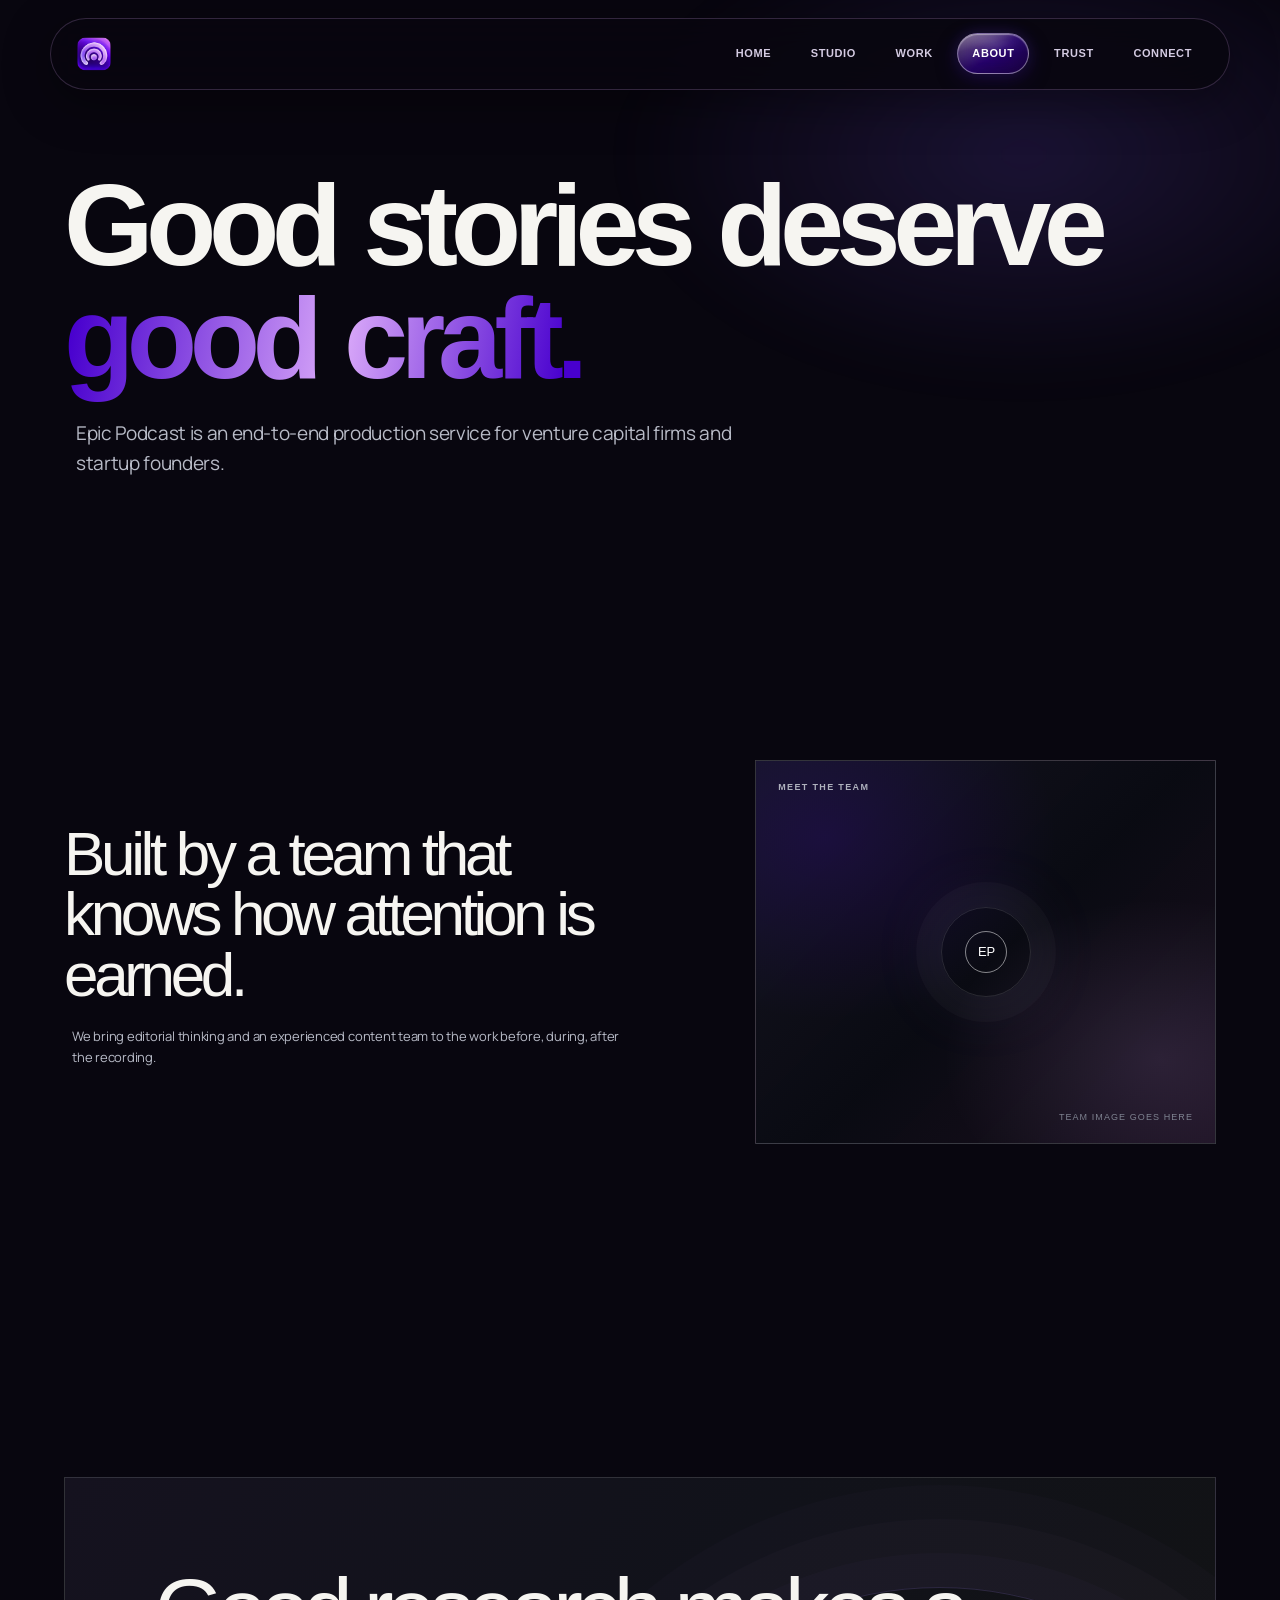
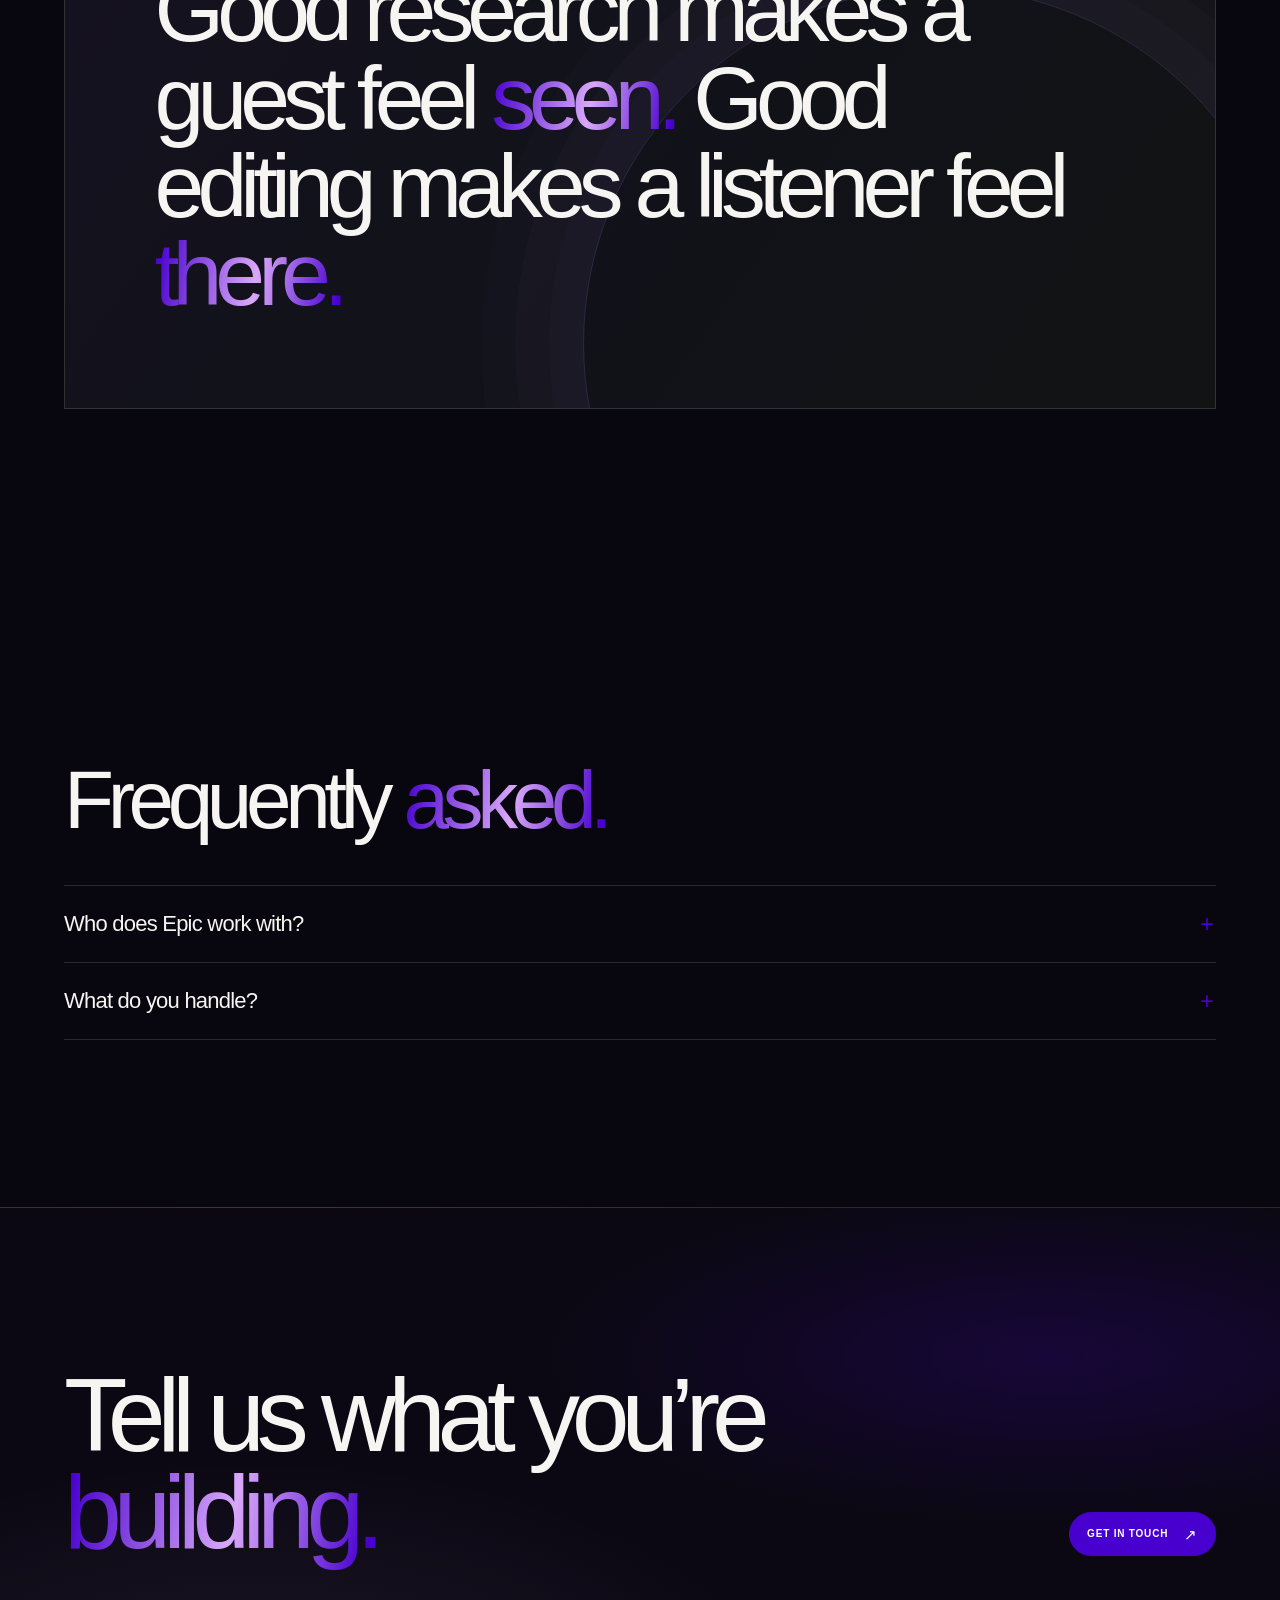
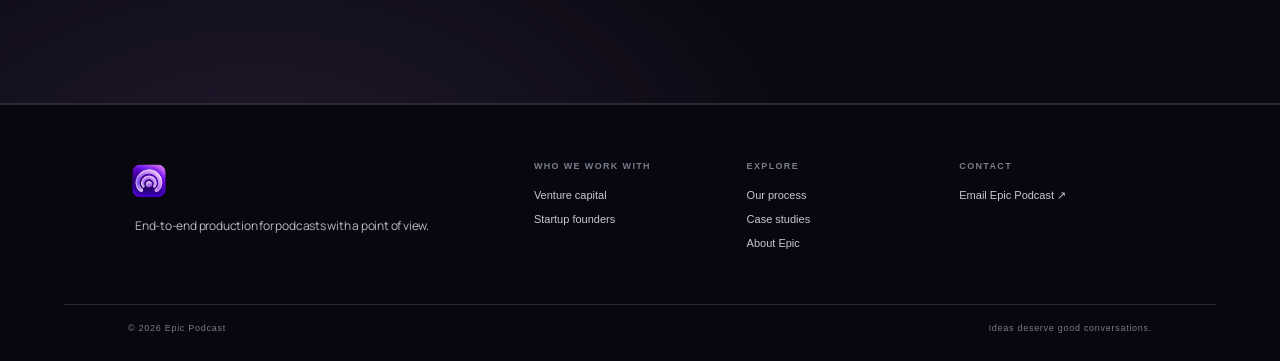
==== about/index.html @ 93e604b2 "Upload complete Epic Podcast website" ====
<!doctype html><html lang="en"><head><meta charset="utf-8"><meta name="viewport" content="width=device-width, initial-scale=1"><meta name="theme-color" content="#08090e"><meta name="description" content="Epic Podcast is an end-to-end production service for venture capital firms and startup founders."><link rel="canonical" href="https://epicpodcast.show/about/"><title>About Epic Podcast</title><link rel="preconnect" href="https://fonts.googleapis.com"><link rel="preconnect" href="https://fonts.gstatic.com" crossorigin><link href="https://fonts.googleapis.com/css2?family=Manrope:wght@400;500&display=swap" rel="stylesheet"><link rel="stylesheet" href="/assets/site.css?v=epic-nav-20261003-speed6"></head><body>
<header class="site-header"><a class="brand" href="/" aria-label="Epic Podcast home"><img class="brand-logo" src="/assets/epic-podcast-logo.png" alt="Epic Podcast"></a><button class="menu-toggle" type="button" aria-expanded="false" aria-controls="site-nav" aria-label="Open menu"><span></span><span></span></button><nav class="site-nav" id="site-nav" aria-label="Main navigation"><a href="/">Home</a><a href="/process/">Studio</a><a href="/case-studies/">Work</a><a href="/about/" aria-current="page">About</a><a href="/#work">Trust</a><a href="/connect/">Connect</a></nav></header>
<main><section class="wrap page-hero"><h1 class="about-page-title">Good stories deserve <span class="gradient-text">good craft.</span></h1><p class="lede">Epic Podcast is an end-to-end production service for venture capital firms and startup founders.</p></section>
<section class="wrap section two-col"><div class="rich-copy reveal"><h2>Built by a team that knows how attention is earned.</h2><p>We bring editorial thinking and an experienced content team to the work before, during, after the recording.</p></div><div class="media-slot reveal" role="img" aria-label="Epic Podcast team photo placeholder"><span class="slot-label">Meet the team</span><span class="slot-play" aria-hidden="true">EP</span><span class="slot-corner">Team image goes here</span></div></section>
<section class="wrap section"><div class="statement-panel reveal"><h2 class="big-statement">Good research makes a guest feel <span class="gradient-text">seen.</span> Good editing makes a listener feel <span class="gradient-text">there.</span></h2></div></section>
<section class="wrap section"><div class="section-head reveal"><div><h2>Frequently <span class="gradient-text">asked.</span></h2></div></div><div class="faq-list"><details class="reveal"><summary>Who does Epic work with?</summary><p>Venture capital firms and startup founders who have a podcast or are ready to build one.</p></details><details class="reveal"><summary>What do you handle?</summary><p>Guest sourcing, guest and episode research, scripting and pre-production, editing and post-production.</p></details></div></section>
<section class="cta-block"><div class="wrap cta-inner reveal"><div><h2>Tell us what you’re <span class="gradient-text">building.</span></h2></div><a class="button button-solid" href="/connect/">Get in touch <span>↗</span></a></div></section></main>
<footer class="site-footer"><div class="footer-top"><div><a class="brand" href="/"><img class="brand-logo" src="/assets/epic-podcast-logo.png" alt="Epic Podcast"></a><p class="footer-promise">End-to-end production for podcasts with a point of view.</p></div><div class="footer-columns"><div class="footer-column"><h3>Who we work with</h3><a href="/venture-capital/">Venture capital</a><a href="/founders/">Startup founders</a></div><div class="footer-column"><h3>Explore</h3><a href="/process/">Our process</a><a href="/case-studies/">Case studies</a><a href="/about/">About Epic</a></div><div class="footer-column"><h3>Contact</h3><a href="mailto:introcate.business@gmail.com">Email Epic Podcast ↗</a></div></div></div><div class="footer-bottom"><span>© <span data-year>2026</span> Epic Podcast</span><span>Ideas deserve good conversations.</span></div></footer><script src="/assets/site.js?v=epic-nav-20261003-speed6" defer></script></body></html>
---- assets/site.css ----
:root {
  color-scheme: dark;
  --bg: #08060f;
  --bg-soft: #100b1d;
  --panel: #151022;
  --panel-hi: #201632;
  --ink: #f6f5f1;
  --sub: #b8bbc7;
  --muted: #777c8b;
  --line: rgba(238,240,255,.14);
  --violet: #4800ce;
  --blue: #d9a8f9;
  --coral: #2b036c;
  --accent: #4800ce;
  --max: 1340px;
  --gutter: clamp(22px, 5vw, 76px);
  --section: clamp(100px, 13vw, 180px);
  font-family: Inter, "Helvetica Neue", Arial, sans-serif;
  font-synthesis: none;
  text-rendering: optimizeLegibility;
}
*,*::before,*::after{box-sizing:border-box}
html{scroll-behavior:smooth;scroll-padding-top:100px}
body{margin:0;background:var(--bg);color:var(--ink);font-size:15px;line-height:1.55;-webkit-font-smoothing:antialiased}
a{color:inherit;text-decoration:none}
button{font:inherit;color:inherit}
::selection{color:var(--ink);background:var(--violet)}
.site-header{position:fixed;top:18px;left:50%;z-index:30;width:min(calc(100% - 48px),1180px);min-height:72px;padding:8px 22px;display:flex;align-items:center;justify-content:space-between;transform:translateX(-50%);border:1px solid rgba(217,168,249,.2);border-radius:999px;background:rgba(8,6,15,.88);backdrop-filter:blur(20px);box-shadow:0 12px 48px rgba(0,0,0,.38);will-change:transform,opacity;transition:transform .38s cubic-bezier(.22,.8,.2,1),opacity .24s ease}
.site-header.is-scroll-hidden:not(.nav-open){transform:translate(-50%,-145%);opacity:0;pointer-events:none}
.brand{display:flex;align-items:center;gap:11px;font-size:14px;font-weight:660;letter-spacing:-.03em}
.brand-logo{width:42px;height:42px;display:block;object-fit:contain}
.site-nav{position:relative;display:flex;align-items:center;gap:clamp(3px,.75vw,12px);font-size:11px;font-weight:570;letter-spacing:.055em;text-transform:uppercase}
.site-nav>a{position:relative;z-index:1;padding:12px 15px;border-radius:999px;color:#d4cbe2;cursor:grab;touch-action:none;transition:color .2s}
.site-nav>a:focus-visible{outline:2px solid rgba(217,168,249,.8);outline-offset:3px}
.site-nav>a[aria-current="page"]{background:linear-gradient(145deg,rgba(217,168,249,.34),rgba(72,0,206,.4) 55%,rgba(43,3,108,.46));box-shadow:inset 0 1px 1px rgba(255,255,255,.32),0 5px 16px rgba(50,0,120,.36)}
.has-js .site-nav>a[aria-current="page"]{background:transparent;box-shadow:none}
.site-nav>a:hover,.site-nav>a[aria-current="page"],.site-nav>a.is-glass-target{color:#fff}
.nav-glass{position:absolute;z-index:0;display:block;overflow:hidden;border:1px solid rgba(255,255,255,.42);border-radius:999px;background:linear-gradient(145deg,rgba(217,168,249,.42),rgba(72,0,206,.48) 52%,rgba(43,3,108,.54));backdrop-filter:blur(24px) saturate(185%);-webkit-backdrop-filter:blur(24px) saturate(185%);box-shadow:inset 0 1px 1px rgba(255,255,255,.4),inset 0 -5px 12px rgba(25,0,60,.32),0 7px 22px rgba(24,0,70,.46),0 0 16px rgba(130,80,255,.2);pointer-events:none;will-change:left,top,width,height,transform;transition:left .44s cubic-bezier(.2,1.4,.3,1),top .44s cubic-bezier(.2,1.4,.3,1),width .44s cubic-bezier(.2,1.4,.3,1),height .44s cubic-bezier(.2,1.4,.3,1),filter .22s,transform .22s}
@keyframes liquid-wobble{0%{transform:scale(.92,.9)}28%{transform:scale(1.09,.93)}48%{transform:scale(.97,1.06)}68%{transform:scale(1.025,.985)}84%{transform:scale(.992,1.008)}100%{transform:scale(1,1)}}
.nav-glass.is-springing{animation:liquid-wobble .38s cubic-bezier(.2,.8,.3,1)}
.nav-glass::before{position:absolute;inset:0;content:"";border-radius:inherit;background:linear-gradient(165deg,rgba(255,255,255,.38),rgba(255,255,255,.06) 32%,transparent 62%);opacity:.82}
.nav-glass::after{position:absolute;top:1px;left:13%;width:74%;height:42%;content:"";border-radius:999px;background:radial-gradient(ellipse,rgba(255,255,255,.23),transparent 70%);filter:blur(5px)}
.site-nav.is-dragging>a{cursor:grabbing}
.site-nav.is-dragging .nav-glass{filter:brightness(1.13) saturate(1.2);transform:scaleX(1.045) scaleY(.94)}
.nav-cta,.button{display:inline-flex;align-items:center;justify-content:center;gap:16px;min-height:44px;padding:0 17px;border:1px solid rgba(72,0,206,.8);border-radius:99px;color:var(--blue);font-size:10px;font-weight:680;letter-spacing:.08em;text-transform:uppercase;transition:color .2s,background .2s,border-color .2s,transform .2s}
.nav-cta:hover,.button:hover{color:var(--bg);background:var(--accent);border-color:var(--accent);transform:translateY(-2px)}
.nav-cta span,.button span{font-size:15px;line-height:1}
.menu-toggle{display:none}
.wrap{width:min(100%,var(--max));margin-inline:auto;padding-inline:var(--gutter)}
.kicker{display:flex;align-items:center;gap:9px;color:var(--sub);font-size:10px;font-weight:650;letter-spacing:.17em;text-transform:uppercase}
.kicker::before{width:7px;height:7px;content:"";border-radius:50%;background:var(--accent);box-shadow:0 0 18px rgba(72,0,206,.8)}
.hero{position:relative;overflow:hidden;padding-top:clamp(90px,12vw,168px);padding-bottom:clamp(54px,7vw,100px)}
.hero::before{position:absolute;z-index:-1;top:-230px;left:28%;width:min(80vw,1050px);height:650px;content:"";background:radial-gradient(ellipse at 23% 50%,rgba(72,0,206,.24),transparent 42%),radial-gradient(ellipse at 70% 25%,rgba(217,168,249,.12),transparent 38%),radial-gradient(ellipse at 55% 75%,rgba(43,3,108,.18),transparent 40%);filter:blur(28px);animation:aurora 15s ease-in-out infinite alternate}
@keyframes aurora{from{transform:translate3d(-3%,0,0) rotate(-2deg) scale(.98)}to{transform:translate3d(4%,4%,0) rotate(2deg) scale(1.06)}}
.hero-inner{position:relative;max-width:1050px}
.hero h1{max-width:1060px;margin:29px 0 24px;font-size:clamp(60px,10vw,138px);font-weight:570;letter-spacing:-.065em;line-height:.98;word-spacing:.035em}
.hero h1 .gradient-text,.gradient-text{color:transparent;background:linear-gradient(100deg,var(--violet) 3%,var(--blue) 54%,#4800ce 96%);background-clip:text;-webkit-background-clip:text}
.hero-lede{max-width:620px;margin:0;color:#c1c3cd;font-size:clamp(16px,2vw,21px);line-height:1.55}
.hero-actions{display:flex;align-items:center;gap:23px;margin-top:32px;flex-wrap:wrap}
.button-solid{color:#fff;background:var(--violet);border-color:var(--violet)}
.button-solid:hover{background:#d9a8f9;border-color:#d9a8f9}
.under-link{display:inline-flex;align-items:center;gap:10px;color:#e4e4e9;font-size:11px;font-weight:600;letter-spacing:.06em;text-transform:uppercase}
.under-link:hover{color:var(--accent)}
.hero-aside{position:absolute;right:var(--gutter);bottom:clamp(85px,11vw,150px);max-width:175px;color:var(--muted);font-size:10px;letter-spacing:.1em;line-height:1.6;text-align:right;text-transform:uppercase}
.media-slot{position:relative;overflow:hidden;display:grid;place-items:center;isolation:isolate;border:1px solid rgba(255,255,255,.17);background:linear-gradient(135deg,rgba(22,24,37,.86),rgba(10,11,18,.96) 52%,rgba(28,17,34,.85));}
.media-slot::before{position:absolute;inset:0;z-index:-1;content:"";background:radial-gradient(ellipse at 15% 20%,rgba(72,0,206,.18),transparent 42%),radial-gradient(ellipse at 88% 78%,rgba(217,168,249,.12),transparent 38%)}
.media-slot::after{position:absolute;top:50%;left:50%;width:90px;height:90px;content:"";border:1px solid rgba(255,255,255,.12);border-radius:50%;transform:translate(-50%,-50%);box-shadow:0 0 0 25px rgba(255,255,255,.025),0 0 80px rgba(173,139,255,.12)}
.media-slot .slot-label{position:absolute;top:20px;left:22px;color:#aeb1bd;font-size:9px;font-weight:600;letter-spacing:.15em;text-transform:uppercase}
.media-slot .slot-corner{position:absolute;right:22px;bottom:18px;color:#7f8391;font-size:9px;letter-spacing:.12em;text-transform:uppercase}
.media-slot .slot-play{z-index:1;width:42px;height:42px;display:grid;place-items:center;padding-left:2px;border:1px solid rgba(255,255,255,.5);border-radius:50%;color:white;font-size:13px}
.hero-reel{width:100%;aspect-ratio:2.14;margin-top:clamp(55px,8vw,110px);border-radius:3px}
.hero-reel .slot-orbit{position:absolute;inset:12% 22%;border:1px solid rgba(217,168,249,.18);border-radius:50%;transform:rotate(-15deg);animation:orbit 19s linear infinite}
.hero-reel .slot-orbit::after{position:absolute;top:13%;right:13%;width:9px;height:9px;content:"";border-radius:50%;background:var(--accent);box-shadow:0 0 24px var(--accent)}
@keyframes orbit{to{transform:rotate(345deg)}}
.stats-track{overflow:hidden;padding:22px 0;border-top:1px solid var(--line);border-bottom:1px solid var(--line);background:#0b0d13}
.marquee{width:max-content;display:flex;align-items:center;gap:50px;animation:marquee 38s linear infinite}
.marquee-item{display:flex;align-items:baseline;gap:10px;white-space:nowrap}
.marquee-item strong{color:var(--ink);font-size:17px;font-weight:680;letter-spacing:-.04em}
.marquee-item span{color:var(--muted);font-size:10px;letter-spacing:.1em;text-transform:uppercase}
.marquee-dot{width:5px;height:5px;border-radius:50%;background:var(--violet)}
@keyframes marquee{to{transform:translateX(-50%)}}
.section{padding-block:var(--section)}
.section-head{display:flex;align-items:end;justify-content:space-between;gap:35px;margin-bottom:45px}
.section-head h2,.big-statement{max-width:800px;margin:18px 0 0;font-size:clamp(39px,6.4vw,82px);font-weight:540;letter-spacing:-.078em;line-height:.98}
.section-copy{max-width:370px;margin:0;color:var(--sub);font-size:13px}
.audience-grid{display:grid;grid-template-columns:1fr 1fr;gap:15px}
.audience-card{position:relative;min-height:320px;padding:clamp(27px,4vw,51px);display:flex;flex-direction:column;justify-content:space-between;overflow:hidden;border:1px solid var(--line);background:linear-gradient(135deg,#131620,#0d0e15 72%);transition:border-color .25s,transform .25s}
.audience-card:nth-child(2){background:linear-gradient(135deg,#18131d,#0d0e15 72%)}
.audience-card:hover{border-color:rgba(217,168,249,.55);transform:translateY(-4px)}
.audience-card::after{position:absolute;right:-65px;bottom:-140px;width:330px;height:330px;content:"";border:1px solid rgba(173,139,255,.21);border-radius:50%;box-shadow:0 0 0 30px rgba(173,139,255,.025),0 0 0 60px rgba(173,139,255,.02)}
.audience-card:nth-child(2)::after{border-color:rgba(72,0,206,.3)}
.card-index{color:var(--accent);font-size:10px;letter-spacing:.16em}
.audience-card h3{position:relative;z-index:1;max-width:480px;margin:42px 0 12px;font-size:clamp(28px,4.1vw,50px);font-weight:540;letter-spacing:-.06em;line-height:1.02}
.audience-card p{position:relative;z-index:1;max-width:390px;margin:0;color:var(--sub);font-size:13px}
.card-cta{position:relative;z-index:1;margin-top:30px;color:var(--accent);font-size:10px;font-weight:670;letter-spacing:.13em;text-transform:uppercase}
.offer-grid{display:grid;grid-template-columns:repeat(4,1fr);gap:1px;border:1px solid var(--line);background:var(--line)}
.offer-card{min-height:270px;padding:25px 23px;background:var(--bg)}
.offer-number{color:var(--violet);font-size:10px;letter-spacing:.12em}
.offer-card h3{margin:48px 0 10px;font-size:20px;font-weight:540;letter-spacing:-.045em}
.offer-card p{margin:0;color:var(--sub);font-size:12px}
.project-grid{display:grid;grid-template-columns:repeat(3,1fr);gap:18px}
.project-card{min-width:0}
.project-card .media-slot{aspect-ratio:1.22;margin-bottom:18px}
.project-card:nth-child(2) .media-slot{aspect-ratio:1.22}
.project-card:nth-child(3) .media-slot{aspect-ratio:1.22}
.project-card .slot-label{top:15px;left:16px}
.project-tag{color:var(--muted);font-size:9px;font-weight:600;letter-spacing:.14em;text-transform:uppercase}
.project-card h3{margin:7px 0 4px;font-size:23px;font-weight:550;letter-spacing:-.05em}
.project-result{color:var(--accent);font-size:12px}
.project-card p{max-width:340px;margin:9px 0 0;color:var(--sub);font-size:11px}
.project-link{display:inline-block;margin-top:17px;color:#d7d8de;font-size:9px;font-weight:660;letter-spacing:.12em;text-transform:uppercase}
.project-link:hover{color:var(--accent)}
.filters{display:flex;gap:9px;flex-wrap:wrap;margin:-14px 0 30px}
.filter-chip{min-height:36px;padding:0 13px;border:1px solid var(--line);border-radius:99px;background:transparent;color:var(--sub);cursor:pointer;font-size:9px;letter-spacing:.1em;text-transform:uppercase;transition:color .2s,border-color .2s,background .2s}
.filter-chip span{margin-left:7px;color:var(--muted)}
.filter-chip:hover,.filter-chip.is-active{border-color:var(--accent);color:var(--accent)}
.filter-chip.is-active{background:rgba(72,0,206,.15)}
.project-card[hidden]{display:none}
.case-media .media-slot{aspect-ratio:1.9;margin-bottom:0}
.statement-panel{position:relative;overflow:hidden;padding:clamp(36px,7vw,90px);border:1px solid var(--line);background:linear-gradient(125deg,#15121f 0%,#11121a 47%,#121313 100%)}
.statement-panel::after{position:absolute;right:-7%;bottom:-55%;width:62%;aspect-ratio:1;content:"";border:1px solid rgba(173,139,255,.18);border-radius:50%;box-shadow:0 0 0 34px rgba(173,139,255,.025),0 0 0 68px rgba(173,139,255,.02),0 0 0 102px rgba(173,139,255,.015)}
.statement-panel .big-statement{position:relative;z-index:1;max-width:910px;margin:0;font-size:clamp(40px,7vw,90px)}
.process-list{border-top:1px solid var(--line)}
.process-row{display:grid;grid-template-columns:70px minmax(240px,.8fr) minmax(260px,1fr) 20px;gap:25px;align-items:start;padding:28px 0;border-bottom:1px solid var(--line)}
.process-row .number{color:var(--accent);font-size:11px}
.process-row h3{margin:0 0 7px;font-size:clamp(20px,2.5vw,28px);font-weight:540;letter-spacing:-.05em}
.process-row .label{color:var(--muted);font-size:10px;letter-spacing:.11em;text-transform:uppercase}
.process-row p{max-width:440px;margin:0;color:var(--sub);font-size:12px}
.process-row .arrow{color:var(--violet)}
.faq-list{border-top:1px solid var(--line)}
.faq-list details{border-bottom:1px solid var(--line)}
.faq-list summary{position:relative;padding:21px 36px 21px 0;cursor:pointer;list-style:none;font-size:clamp(17px,2.2vw,22px);font-weight:520;letter-spacing:-.035em}
.faq-list summary::-webkit-details-marker{display:none}
.faq-list summary::after{position:absolute;right:3px;content:"+";color:var(--accent);font-size:23px;font-weight:400}
.faq-list details[open] summary::after{content:"−"}
.faq-list details p{max-width:780px;padding:0 30px 20px 0;margin:0;color:var(--sub);font-size:13px}
.quote-card{position:relative;min-height:330px;padding:34px;display:flex;flex-direction:column;justify-content:space-between;border:1px solid var(--line);background:var(--panel)}
.quote-mark{color:var(--violet);font-size:50px;line-height:.7}
.quote-card blockquote{margin:32px 0;font-size:clamp(19px,2.7vw,29px);font-weight:480;letter-spacing:-.04em;line-height:1.28}
.quote-attribution{color:var(--sub);font-size:11px}
.quote-attribution strong{display:block;color:var(--ink);font-weight:620}
.quote-placeholder{min-height:235px;display:flex;align-items:center;justify-content:center;border:1px dashed rgba(255,255,255,.17);color:var(--muted);font-size:9px;letter-spacing:.13em;text-transform:uppercase}
.cta-block{position:relative;overflow:hidden;padding-block:clamp(80px,11vw,148px);border-top:1px solid var(--line);border-bottom:1px solid var(--line);background:radial-gradient(ellipse at 82% 30%,rgba(72,0,206,.2),transparent 34%),radial-gradient(ellipse at 20% 110%,rgba(217,168,249,.1),transparent 38%),#0b0813}
.cta-inner{position:relative;z-index:1;display:flex;align-items:end;justify-content:space-between;gap:40px}
.cta-inner h2{max-width:820px;margin:18px 0 0;font-size:clamp(45px,8.2vw,104px);font-weight:540;letter-spacing:-.08em;line-height:.94}
.cta-inner .button{flex:none;margin-bottom:6px}
.site-footer{padding:55px var(--gutter) 25px;border-top:1px solid var(--line);background:var(--bg)}
.footer-top{width:min(100%,var(--max));margin:auto;display:grid;grid-template-columns:1.2fr 2fr;gap:35px;padding:0 var(--gutter) 45px}
.footer-top .footer-promise{max-width:360px;margin:14px 0 0;color:var(--sub);font-size:12px}
.footer-columns{display:grid;grid-template-columns:repeat(3,1fr);gap:20px}
.footer-column h3{margin:0 0 13px;color:var(--muted);font-size:9px;font-weight:600;letter-spacing:.15em;text-transform:uppercase}
.footer-column a{width:max-content;max-width:100%;margin:7px 0;display:block;color:#c6c8d0;font-size:11px}
.footer-column a:hover{color:var(--accent)}
.footer-bottom{width:min(100%,var(--max));margin:auto;padding:17px var(--gutter) 0;display:flex;justify-content:space-between;gap:20px;border-top:1px solid var(--line);color:var(--muted);font-size:9px;letter-spacing:.08em}
/* Inner pages */
.page-hero{position:relative;overflow:hidden;padding-top:clamp(90px,11vw,152px);padding-bottom:clamp(70px,9vw,118px)}
.page-hero::before{position:absolute;z-index:-1;top:-100px;right:-15%;width:70%;height:510px;content:"";background:radial-gradient(ellipse,rgba(111,75,218,.19),transparent 63%);filter:blur(24px)}
.page-hero h1{max-width:1050px;margin:28px 0 23px;font-size:clamp(52px,9vw,118px);font-weight:560;letter-spacing:-.065em;line-height:.98;word-spacing:.035em}

.page-hero .lede{max-width:690px;margin:0;color:var(--sub);font-family:Manrope,Inter,"Helvetica Neue",Arial,sans-serif;font-size:clamp(15px,1.8vw,19px);font-weight:400;letter-spacing:-.018em;line-height:1.6}
.page-hero .button{margin-top:29px}
.booking-hero{padding-top:clamp(125px,15vw,190px);padding-bottom:30px}
.booking-section{padding-bottom:clamp(80px,10vw,140px)}
.booking-calendar{width:100%;max-width:1240px;height:740px;margin-inline:auto;overflow:hidden;border:1px solid rgba(217,168,249,.28);border-radius:34px;background:#171717;box-shadow:0 24px 80px rgba(72,0,206,.08),inset 0 0 44px rgba(72,0,206,.035)}
.booking-calendar-embed{width:110%;height:100%;margin-left:-5%;transform:translateY(56px)}
.booking-calendar-embed iframe{width:100%!important;height:100%!important;border:0!important}
.page-meta{margin-top:46px;display:flex;gap:35px;flex-wrap:wrap;color:var(--muted);font-size:9px;letter-spacing:.13em;text-transform:uppercase}
.two-col{display:grid;grid-template-columns:1fr .8fr;gap:clamp(35px,9vw,130px);align-items:center}
.two-col .media-slot{min-height:380px;aspect-ratio:1.2}
.rich-copy{max-width:570px}
.rich-copy h2{margin:0 0 20px;font-size:clamp(35px,5.3vw,62px);font-weight:540;letter-spacing:-.07em;line-height:.98}
.rich-copy p{color:var(--sub);font-size:13px}
.bullet-list{margin:25px 0 0;padding:0;list-style:none}
.bullet-list li{padding:11px 0;border-bottom:1px solid var(--line);color:#d4d5dc;font-size:12px}
.bullet-list li::before{margin-right:11px;color:var(--accent);content:"↗"}
.detail-stats{display:grid;grid-template-columns:repeat(4,1fr);border:1px solid var(--line)}
.detail-stat{padding:24px 18px;border-right:1px solid var(--line)}
.detail-stat:last-child{border:0}
.detail-stat strong{display:block;color:var(--accent);font-size:clamp(23px,3vw,36px);font-weight:540;letter-spacing:-.06em}
.detail-stat span{display:block;margin-top:5px;color:var(--muted);font-size:9px;letter-spacing:.09em;text-transform:uppercase}
.case-intro{max-width:800px;margin:0 auto 50px;text-align:center}
.case-intro p{color:var(--sub);font-size:14px}
.before-after{display:grid;grid-template-columns:1fr 1fr;gap:14px;margin-top:30px}
.before-after article{padding:26px;border:1px solid var(--line);background:var(--panel)}
.before-after .ba-label{color:var(--muted);font-size:9px;letter-spacing:.13em;text-transform:uppercase}
.before-after strong{display:block;margin:12px 0 8px;font-size:clamp(25px,4vw,45px);font-weight:540;letter-spacing:-.065em}
.before-after .after strong{color:var(--accent)}
.before-after p{margin:0;color:var(--sub);font-size:11px}
.chapters{display:grid;grid-template-columns:repeat(3,1fr);gap:12px}
.chapter{padding:23px;border:1px solid var(--line);background:var(--panel)}
.chapter b{color:var(--violet);font-size:10px;font-weight:600;letter-spacing:.13em}
.chapter h3{margin:22px 0 8px;font-size:19px;font-weight:540;letter-spacing:-.04em}
.chapter p{margin:0;color:var(--sub);font-size:11px}
.about-grid{display:grid;grid-template-columns:1fr 1fr;gap:16px}
.about-card{padding:clamp(27px,4.5vw,52px);border:1px solid var(--line);background:var(--panel)}
.about-card .stat{color:var(--accent);font-size:clamp(35px,6vw,66px);font-weight:550;letter-spacing:-.08em;line-height:1}
.about-card h3{margin:20px 0 10px;font-size:19px;font-weight:540}
.about-card p{max-width:420px;margin:0;color:var(--sub);font-size:12px}
.reveal{opacity:1;transform:none}
.has-js .reveal{opacity:0;transform:translateY(24px);transition:opacity .7s ease,transform .7s cubic-bezier(.2,.7,.2,1)}
.has-js .reveal.is-visible{opacity:1;transform:none}
/* Responsive */
@media(max-width:980px){.site-header{width:min(calc(100% - 32px),1180px);padding-inline:16px}.site-nav{gap:1px}.site-nav>a{padding-inline:11px;font-size:9px}.offer-grid{grid-template-columns:repeat(2,1fr)}.project-grid{grid-template-columns:repeat(2,1fr)}.process-row{grid-template-columns:48px 1fr 1fr 15px}.footer-top{grid-template-columns:1fr}.footer-columns{max-width:700px}}
@media(max-width:740px){
  .site-header{top:10px;width:calc(100% - 24px);min-height:62px;padding:6px 12px}.brand-logo{width:39px;height:39px}.menu-toggle{width:42px;height:42px;display:flex;flex-direction:column;justify-content:center;gap:5px;padding:11px;border:1px solid var(--line);border-radius:50%;background:transparent}.menu-toggle span{height:1px;background:var(--ink)}
  .site-nav{position:absolute;top:calc(100% + 8px);right:0;left:0;display:none;align-items:stretch;gap:3px;padding:12px;border:1px solid rgba(217,168,249,.2);border-radius:24px;background:rgba(8,6,15,.97);box-shadow:0 18px 44px rgba(0,0,0,.42)}.site-header.nav-open .site-nav{display:flex;flex-direction:column}.site-nav>a{padding:13px 15px;font-size:11px!important}
  .hero{padding-top:79px}.hero h1{font-size:clamp(60px,15vw,100px)}.hero-aside{position:static;margin:22px 0 0;text-align:left}.hero-reel{aspect-ratio:1.35}.section-head{display:block}.section-copy{margin-top:21px}.audience-grid{grid-template-columns:1fr}.audience-card{min-height:270px}.offer-grid{grid-template-columns:1fr 1fr}.offer-card{min-height:230px;padding:20px 17px}.offer-card h3{margin-top:36px}.project-grid{grid-template-columns:1fr}.project-card .media-slot{aspect-ratio:1.55!important}.process-row{grid-template-columns:36px 1fr 18px;gap:11px}.process-row p{grid-column:2 / 3;margin-top:0}.process-row .arrow{grid-column:3;grid-row:1}.cta-inner{align-items:flex-start;flex-direction:column}.cta-inner .button{margin:0}.footer-top{padding-inline:var(--gutter)}.footer-columns{grid-template-columns:1fr 1fr}.footer-bottom{padding-inline:var(--gutter);flex-wrap:wrap}.two-col{grid-template-columns:1fr}.two-col .media-slot{min-height:260px;aspect-ratio:1.5}.detail-stats{grid-template-columns:1fr 1fr}.detail-stat:nth-child(2){border-right:0}.detail-stat:nth-child(-n+2){border-bottom:1px solid var(--line)}.chapters{grid-template-columns:1fr}.page-meta{gap:15px}.before-after{grid-template-columns:1fr}.about-grid{grid-template-columns:1fr 1fr}.booking-calendar{height:900px}}
@media(max-width:430px){.hero h1{font-size:58px}.hero-actions{align-items:flex-start;flex-direction:column}.offer-grid{grid-template-columns:1fr}.offer-card{min-height:180px}.offer-card h3{margin-top:28px}.about-grid{grid-template-columns:1fr}.footer-bottom{font-size:8px}.media-slot .slot-label{left:15px;top:15px}.media-slot .slot-corner{right:15px;bottom:14px}}
@media(prefers-reduced-motion:reduce){html{scroll-behavior:auto}*,*::before,*::after{animation-duration:.01ms!important;animation-iteration-count:1!important;transition-duration:.01ms!important}.has-js .reveal{opacity:1;transform:none}}

p{font-family:Manrope,Inter,"Helvetica Neue",Arial,sans-serif;font-weight:400;letter-spacing:-.018em;line-height:1.6;translate:1ch 0}
.kicker,.page-meta{display:none!important}
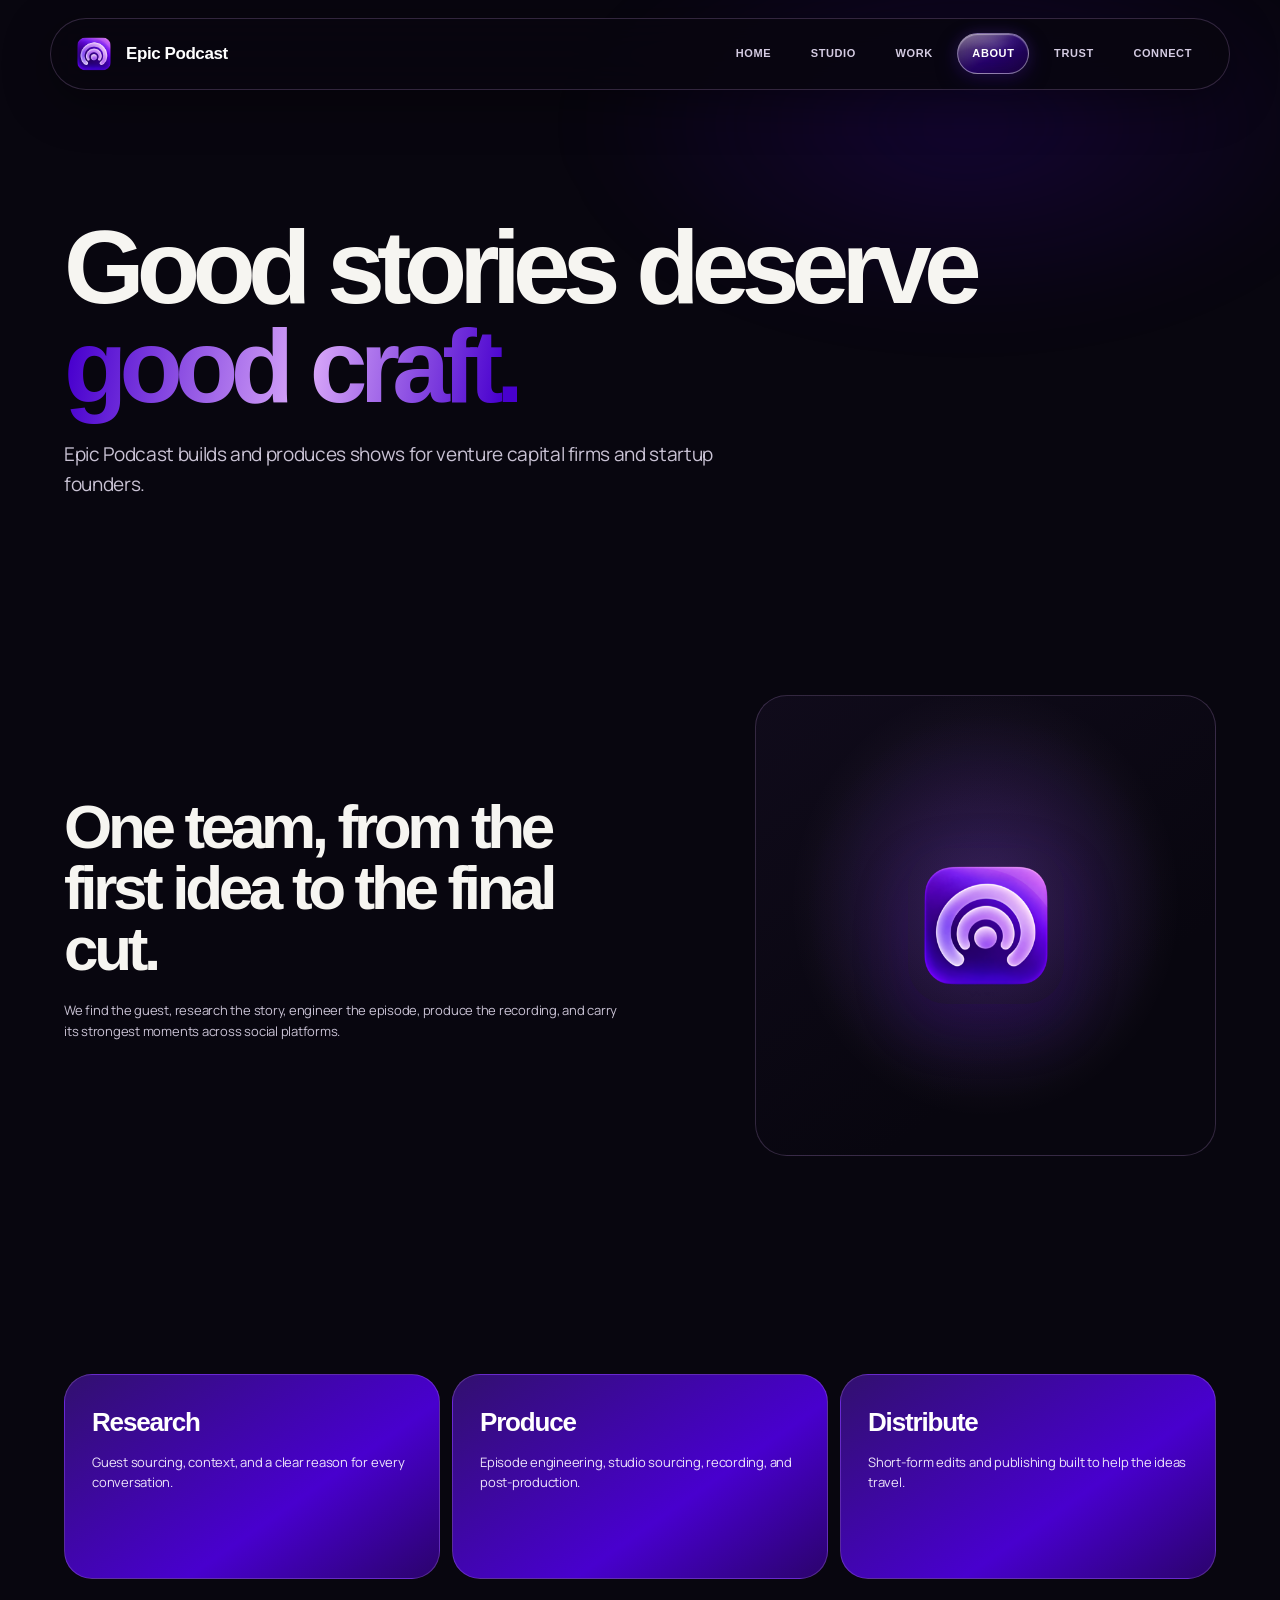
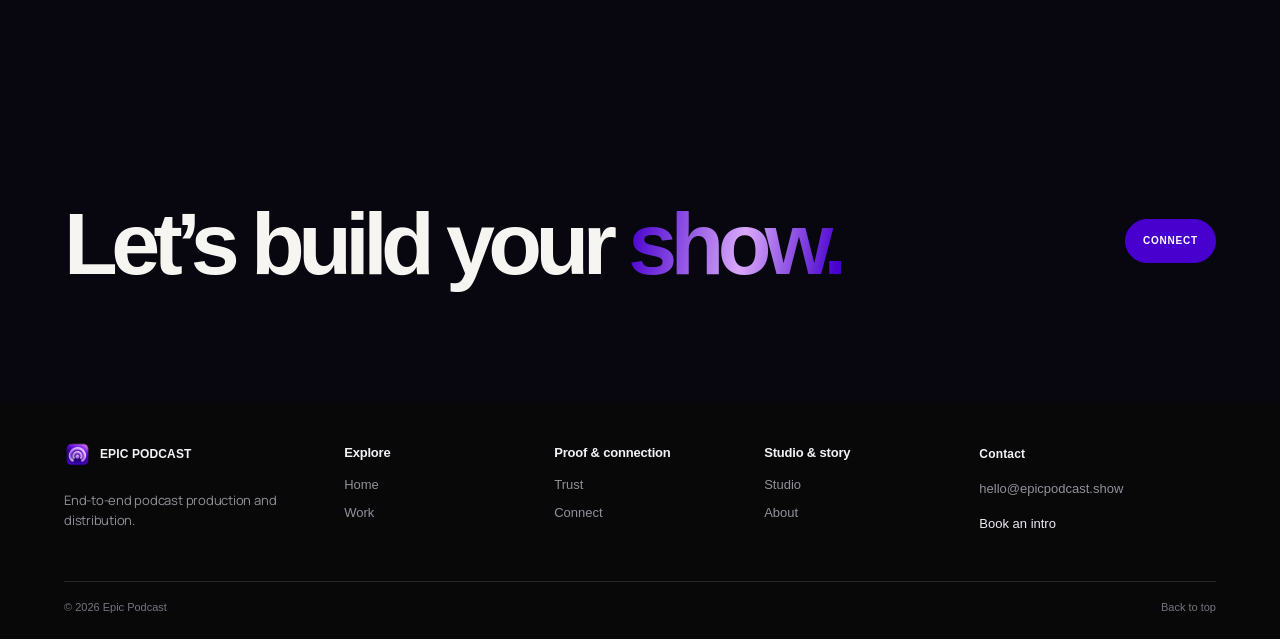
==== commit d746d67f: "Update website and favicon" ====
--- a/about/index.html
+++ b/about/index.html
@@ -1,8 +1,46 @@
-<!doctype html><html lang="en"><head><meta charset="utf-8"><meta name="viewport" content="width=device-width, initial-scale=1"><meta name="theme-color" content="#08090e"><meta name="description" content="Epic Podcast is an end-to-end production service for venture capital firms and startup founders."><link rel="canonical" href="https://epicpodcast.show/about/"><title>About Epic Podcast</title><link rel="preconnect" href="https://fonts.googleapis.com"><link rel="preconnect" href="https://fonts.gstatic.com" crossorigin><link href="https://fonts.googleapis.com/css2?family=Manrope:wght@400;500&display=swap" rel="stylesheet"><link rel="stylesheet" href="/assets/site.css?v=epic-nav-20261003-speed6"></head><body>
-<header class="site-header"><a class="brand" href="/" aria-label="Epic Podcast home"><img class="brand-logo" src="/assets/epic-podcast-logo.png" alt="Epic Podcast"></a><button class="menu-toggle" type="button" aria-expanded="false" aria-controls="site-nav" aria-label="Open menu"><span></span><span></span></button><nav class="site-nav" id="site-nav" aria-label="Main navigation"><a href="/">Home</a><a href="/process/">Studio</a><a href="/case-studies/">Work</a><a href="/about/" aria-current="page">About</a><a href="/#work">Trust</a><a href="/connect/">Connect</a></nav></header>
-<main><section class="wrap page-hero"><h1 class="about-page-title">Good stories deserve <span class="gradient-text">good craft.</span></h1><p class="lede">Epic Podcast is an end-to-end production service for venture capital firms and startup founders.</p></section>
-<section class="wrap section two-col"><div class="rich-copy reveal"><h2>Built by a team that knows how attention is earned.</h2><p>We bring editorial thinking and an experienced content team to the work before, during, after the recording.</p></div><div class="media-slot reveal" role="img" aria-label="Epic Podcast team photo placeholder"><span class="slot-label">Meet the team</span><span class="slot-play" aria-hidden="true">EP</span><span class="slot-corner">Team image goes here</span></div></section>
-<section class="wrap section"><div class="statement-panel reveal"><h2 class="big-statement">Good research makes a guest feel <span class="gradient-text">seen.</span> Good editing makes a listener feel <span class="gradient-text">there.</span></h2></div></section>
-<section class="wrap section"><div class="section-head reveal"><div><h2>Frequently <span class="gradient-text">asked.</span></h2></div></div><div class="faq-list"><details class="reveal"><summary>Who does Epic work with?</summary><p>Venture capital firms and startup founders who have a podcast or are ready to build one.</p></details><details class="reveal"><summary>What do you handle?</summary><p>Guest sourcing, guest and episode research, scripting and pre-production, editing and post-production.</p></details></div></section>
-<section class="cta-block"><div class="wrap cta-inner reveal"><div><h2>Tell us what you’re <span class="gradient-text">building.</span></h2></div><a class="button button-solid" href="/connect/">Get in touch <span>↗</span></a></div></section></main>
-<footer class="site-footer"><div class="footer-top"><div><a class="brand" href="/"><img class="brand-logo" src="/assets/epic-podcast-logo.png" alt="Epic Podcast"></a><p class="footer-promise">End-to-end production for podcasts with a point of view.</p></div><div class="footer-columns"><div class="footer-column"><h3>Who we work with</h3><a href="/venture-capital/">Venture capital</a><a href="/founders/">Startup founders</a></div><div class="footer-column"><h3>Explore</h3><a href="/process/">Our process</a><a href="/case-studies/">Case studies</a><a href="/about/">About Epic</a></div><div class="footer-column"><h3>Contact</h3><a href="mailto:introcate.business@gmail.com">Email Epic Podcast ↗</a></div></div></div><div class="footer-bottom"><span>© <span data-year>2026</span> Epic Podcast</span><span>Ideas deserve good conversations.</span></div></footer><script src="/assets/site.js?v=epic-nav-20261003-speed6" defer></script></body></html>
+<!doctype html><html lang="en"><head><meta charset="utf-8"><meta name="viewport" content="width=device-width, initial-scale=1"><meta name="theme-color" content="#08090e"><meta name="description" content="End-to-end podcast production and distribution for venture capital firms and startup founders."><link rel="canonical" href="https://epicpodcast.show/about/"><title>About Epic Podcast</title><link rel="preconnect" href="https://fonts.googleapis.com"><link rel="preconnect" href="https://fonts.gstatic.com" crossorigin><link href="https://fonts.googleapis.com/css2?family=Manrope:wght@400;500&display=swap" rel="stylesheet"><link rel="stylesheet" href="/assets/epic-podcast.css?v=epic-no-globe-20261005">  <link rel="icon" type="image/png" sizes="512x512" href="/assets/epic-podcast-favicon.png">
+  <link rel="apple-touch-icon" sizes="512x512" href="/assets/epic-podcast-favicon.png">
+</head><body id="top">
+<header class="site-header"><a class="brand" href="/" aria-label="Epic Podcast home"><img class="brand-logo" src="/assets/epic-podcast-logo.png" alt=""><span class="brand-name">Epic Podcast</span></a><button class="menu-toggle" type="button" aria-expanded="false" aria-controls="site-nav" aria-label="Open menu"><span></span><span></span></button><nav class="site-nav" id="site-nav" aria-label="Main navigation"><a href="/">Home</a><a href="/process/">Studio</a><a href="/case-studies/">Work</a><a href="/about/" aria-current="page">About</a><a href="/trust/">Trust</a><a href="/connect/">Connect</a></nav></header>
+<main>
+  <section class="wrap page-hero">
+    <h1>Good stories deserve <span class="gradient-text">good craft.</span></h1>
+    <p class="lede">Epic Podcast builds and produces shows for venture capital firms and startup founders.</p>
+  </section>
+  <section class="wrap section two-col">
+    <div class="rich-copy reveal">
+      <h2>One team, from the first idea to the final cut.</h2>
+      <p>We find the guest, research the story, engineer the episode, produce the recording, and carry its strongest moments across social platforms.</p>
+    </div>
+    <div class="media-slot about-team-card reveal" role="img" aria-label="Epic Podcast logo in a purple squircle card"><img src="/assets/epic-podcast-logo.png" alt=""></div>
+  </section>
+  <section class="wrap section">
+    <div class="chapters">
+      <article class="chapter reveal"><h3>Research</h3><p>Guest sourcing, context, and a clear reason for every conversation.</p></article>
+      <article class="chapter reveal"><h3>Produce</h3><p>Episode engineering, studio sourcing, recording, and post-production.</p></article>
+      <article class="chapter reveal"><h3>Distribute</h3><p>Short-form edits and publishing built to help the ideas travel.</p></article>
+    </div>
+  </section>
+  <section class="cta-block"><div class="wrap cta-inner reveal"><h2>Let’s build your <span class="gradient-text">show.</span></h2><a class="button button-solid" href="/connect/">Connect </a></div></section>
+</main>
+<footer class="site-footer home-footer">
+  <div class="footer-top">
+    <div class="footer-brand">
+      <a class="footer-brand-lockup" href="/" aria-label="Epic Podcast home"><img src="/assets/epic-podcast-logo.png" alt=""><span>EPIC PODCAST</span></a>
+      <p class="footer-promise">End-to-end podcast production and distribution.</p>
+    </div>
+    <nav class="footer-directory" aria-label="Explore Epic Podcast">
+      <div class="footer-nav-groups">
+        <div class="footer-column"><h3>Explore</h3><a href="/">Home</a><a href="/case-studies/">Work</a></div>
+        <div class="footer-column"><h3>Proof &amp; connection</h3><a href="/trust/">Trust</a><a href="/connect/">Connect</a></div>
+        <div class="footer-column"><h3>Studio &amp; story</h3><a href="/process/">Studio</a><a href="/about/">About</a></div>
+      </div>
+    </nav>
+    <div class="footer-column footer-contact">
+      <h3>Contact</h3>
+      <a href="mailto:hello@epicpodcast.show">hello@epicpodcast.show</a>
+      <a class="footer-book-link" href="/connect/">Book an intro </a>
+    </div>
+  </div>
+  <div class="footer-bottom"><span>© <span data-year>2026</span> Epic Podcast</span><a href="#top">Back to top</a></div>
+</footer><script src="/assets/site.js?v=epic-no-globe-20261005" defer></script></body></html>
--- a/assets/epic-podcast.css
+++ b/assets/epic-podcast.css
@@ -0,0 +1,477 @@
+:root {
+  color-scheme: dark;
+  --bg: #08060f;
+  --bg-soft: #100b1d;
+  --panel: #151022;
+  --panel-hi: #201632;
+  --ink: #f6f5f1;
+  --sub: #b8bbc7;
+  --muted: #777c8b;
+  --line: rgba(238,240,255,.14);
+  --violet: #4800ce;
+  --blue: #d9a8f9;
+  --coral: #2b036c;
+  --accent: #4800ce;
+  --max: 1340px;
+  --gutter: clamp(22px, 5vw, 76px);
+  --section: clamp(100px, 13vw, 180px);
+  font-family: Inter, "Helvetica Neue", Arial, sans-serif;
+  font-synthesis: none;
+  text-rendering: optimizeLegibility;
+}
+*,*::before,*::after{box-sizing:border-box}
+html{scroll-behavior:smooth;scroll-padding-top:100px}
+body{margin:0;background:var(--bg);color:var(--ink);font-size:15px;line-height:1.55;-webkit-font-smoothing:antialiased}
+a{color:inherit;text-decoration:none}
+button{font:inherit;color:inherit}
+::selection{color:var(--ink);background:var(--violet)}
+.site-header{position:fixed;top:18px;left:50%;z-index:30;width:min(calc(100% - 48px),1180px);min-height:72px;padding:8px 22px;display:flex;align-items:center;justify-content:space-between;transform:translateX(-50%);border:1px solid rgba(217,168,249,.2);border-radius:999px;background:rgba(8,6,15,.88);backdrop-filter:blur(20px);box-shadow:0 12px 48px rgba(0,0,0,.38);will-change:transform,opacity;transition:transform .38s cubic-bezier(.22,.8,.2,1),opacity .24s ease}
+.site-header.is-scroll-hidden:not(.nav-open){transform:translate(-50%,-145%);opacity:0;pointer-events:none}
+.brand{display:flex;align-items:center;gap:11px;font-size:14px;font-weight:660;letter-spacing:-.03em}
+.brand-logo{width:42px;height:42px;display:block;object-fit:contain}
+.brand-name{color:#fff;font-size:17px;font-weight:700;white-space:nowrap}
+.site-nav{position:relative;display:flex;align-items:center;gap:clamp(3px,.75vw,12px);font-size:11px;font-weight:570;letter-spacing:.055em;text-transform:uppercase}
+.site-nav>a{position:relative;z-index:1;padding:12px 15px;border-radius:999px;color:#d4cbe2;cursor:grab;touch-action:none;transition:color .2s}
+.site-nav>a:focus-visible{outline:2px solid rgba(217,168,249,.8);outline-offset:3px}
+.site-nav>a[aria-current="page"]{background:linear-gradient(145deg,rgba(217,168,249,.34),rgba(72,0,206,.4) 55%,rgba(43,3,108,.46));box-shadow:inset 0 1px 1px rgba(255,255,255,.32),0 5px 16px rgba(50,0,120,.36)}
+.has-js .site-nav>a[aria-current="page"]{background:transparent;box-shadow:none}
+.site-nav>a:hover,.site-nav>a[aria-current="page"],.site-nav>a.is-glass-target{color:#fff}
+.nav-glass{position:absolute;z-index:0;display:block;overflow:hidden;border:1px solid rgba(255,255,255,.42);border-radius:999px;background:linear-gradient(145deg,rgba(217,168,249,.42),rgba(72,0,206,.48) 52%,rgba(43,3,108,.54));backdrop-filter:blur(24px) saturate(185%);-webkit-backdrop-filter:blur(24px) saturate(185%);box-shadow:inset 0 1px 1px rgba(255,255,255,.4),inset 0 -5px 12px rgba(25,0,60,.32),0 7px 22px rgba(24,0,70,.46),0 0 16px rgba(130,80,255,.2);pointer-events:none;will-change:left,top,width,height,transform;transition:left .44s cubic-bezier(.2,1.4,.3,1),top .44s cubic-bezier(.2,1.4,.3,1),width .44s cubic-bezier(.2,1.4,.3,1),height .44s cubic-bezier(.2,1.4,.3,1),filter .22s,transform .22s}
+@keyframes liquid-wobble{0%{transform:scale(.92,.9)}28%{transform:scale(1.09,.93)}48%{transform:scale(.97,1.06)}68%{transform:scale(1.025,.985)}84%{transform:scale(.992,1.008)}100%{transform:scale(1,1)}}
+.nav-glass.is-springing{animation:liquid-wobble .38s cubic-bezier(.2,.8,.3,1)}
+.nav-glass::before{position:absolute;inset:0;content:"";border-radius:inherit;background:linear-gradient(165deg,rgba(255,255,255,.38),rgba(255,255,255,.06) 32%,transparent 62%);opacity:.82}
+.nav-glass::after{position:absolute;top:1px;left:13%;width:74%;height:42%;content:"";border-radius:999px;background:radial-gradient(ellipse,rgba(255,255,255,.23),transparent 70%);filter:blur(5px)}
+.site-nav.is-dragging>a{cursor:grabbing}
+.site-nav.is-dragging .nav-glass{filter:brightness(1.13) saturate(1.2);transform:scaleX(1.045) scaleY(.94)}
+.nav-cta,.button{display:inline-flex;align-items:center;justify-content:center;gap:0;min-height:44px;padding:0 17px;border:1px solid rgba(72,0,206,.8);border-radius:99px;color:var(--blue);font-size:10px;font-weight:680;letter-spacing:.08em;text-transform:uppercase;transition:color .2s,background .2s,border-color .2s,transform .2s}
+.nav-cta:hover,.button:hover{color:var(--bg);background:var(--accent);border-color:var(--accent);transform:translateY(-2px)}
+.nav-cta span,.button span{font-size:15px;line-height:1}
+.menu-toggle{display:none}
+.wrap{width:min(100%,var(--max));margin-inline:auto;padding-inline:var(--gutter)}
+.kicker{display:flex;align-items:center;gap:9px;color:var(--sub);font-size:10px;font-weight:650;letter-spacing:.17em;text-transform:uppercase}
+.kicker::before{width:7px;height:7px;content:"";border-radius:50%;background:var(--accent);box-shadow:0 0 18px rgba(72,0,206,.8)}
+.hero{position:relative;overflow:hidden;padding-top:clamp(90px,12vw,168px);padding-bottom:clamp(54px,7vw,100px)}
+.hero::before{position:absolute;z-index:-1;top:-230px;left:28%;width:min(80vw,1050px);height:650px;content:"";background:radial-gradient(ellipse at 23% 50%,rgba(72,0,206,.24),transparent 42%),radial-gradient(ellipse at 70% 25%,rgba(217,168,249,.12),transparent 38%),radial-gradient(ellipse at 55% 75%,rgba(43,3,108,.18),transparent 40%);filter:blur(28px);animation:aurora 15s ease-in-out infinite alternate}
+@keyframes aurora{from{transform:translate3d(-3%,0,0) rotate(-2deg) scale(.98)}to{transform:translate3d(4%,4%,0) rotate(2deg) scale(1.06)}}
+.hero-inner{position:relative;max-width:1050px}
+.hero h1{max-width:1060px;margin:29px 0 24px;font-size:clamp(60px,10vw,138px);font-weight:570;letter-spacing:-.065em;line-height:.98;word-spacing:.035em}
+.hero h1 .gradient-text,.gradient-text{color:transparent;background:linear-gradient(100deg,var(--violet) 3%,var(--blue) 54%,#4800ce 96%);background-clip:text;-webkit-background-clip:text}
+.hero-lede{max-width:620px;margin:0;color:#c1c3cd;font-size:clamp(16px,2vw,21px);line-height:1.55}
+.hero-actions{display:flex;align-items:center;gap:23px;margin-top:32px;flex-wrap:wrap}
+.button-solid{color:#fff;background:var(--violet);border-color:var(--violet)}
+.button-solid:hover{background:#d9a8f9;border-color:#d9a8f9}
+.under-link{display:inline-flex;align-items:center;gap:10px;color:#e4e4e9;font-size:11px;font-weight:600;letter-spacing:.06em;text-transform:uppercase}
+.under-link:hover{color:var(--accent)}
+.hero-aside{position:absolute;right:var(--gutter);bottom:clamp(85px,11vw,150px);max-width:175px;color:var(--muted);font-size:10px;letter-spacing:.1em;line-height:1.6;text-align:right;text-transform:uppercase}
+.media-slot{position:relative;overflow:hidden;display:grid;place-items:center;isolation:isolate;border:1px solid rgba(255,255,255,.17);background:linear-gradient(135deg,rgba(22,24,37,.86),rgba(10,11,18,.96) 52%,rgba(28,17,34,.85));}
+.media-slot::before{position:absolute;inset:0;z-index:-1;content:"";background:radial-gradient(ellipse at 15% 20%,rgba(72,0,206,.18),transparent 42%),radial-gradient(ellipse at 88% 78%,rgba(217,168,249,.12),transparent 38%)}
+.media-slot::after{position:absolute;top:50%;left:50%;width:90px;height:90px;content:"";border:1px solid rgba(255,255,255,.12);border-radius:50%;transform:translate(-50%,-50%);box-shadow:0 0 0 25px rgba(255,255,255,.025),0 0 80px rgba(173,139,255,.12)}
+.media-slot .slot-label{position:absolute;top:20px;left:22px;color:#aeb1bd;font-size:9px;font-weight:600;letter-spacing:.15em;text-transform:uppercase}
+.media-slot .slot-corner{position:absolute;right:22px;bottom:18px;color:#7f8391;font-size:9px;letter-spacing:.12em;text-transform:uppercase}
+.media-slot .slot-play{z-index:1;width:42px;height:42px;display:grid;place-items:center;padding-left:2px;border:1px solid rgba(255,255,255,.5);border-radius:50%;color:white;font-size:13px}
+.hero-reel{width:100%;aspect-ratio:2.14;margin-top:clamp(55px,8vw,110px);border-radius:3px}
+.hero-reel .slot-orbit{position:absolute;inset:12% 22%;border:1px solid rgba(217,168,249,.18);border-radius:50%;transform:rotate(-15deg);animation:orbit 19s linear infinite}
+.hero-reel .slot-orbit::after{position:absolute;top:13%;right:13%;width:9px;height:9px;content:"";border-radius:50%;background:var(--accent);box-shadow:0 0 24px var(--accent)}
+@keyframes orbit{to{transform:rotate(345deg)}}
+.stats-track{overflow:hidden;padding:22px 0;border-top:1px solid var(--line);border-bottom:1px solid var(--line);background:#0b0d13}
+.marquee{width:max-content;display:flex;align-items:center;gap:50px;animation:marquee 38s linear infinite}
+.marquee-item{display:flex;align-items:baseline;gap:10px;white-space:nowrap}
+.marquee-item strong{color:var(--ink);font-size:17px;font-weight:680;letter-spacing:-.04em}
+.marquee-item span{color:var(--muted);font-size:10px;letter-spacing:.1em;text-transform:uppercase}
+.marquee-dot{width:5px;height:5px;border-radius:50%;background:var(--violet)}
+@keyframes marquee{to{transform:translateX(-50%)}}
+.section{padding-block:var(--section)}
+.section-head{display:flex;align-items:end;justify-content:space-between;gap:35px;margin-bottom:45px}
+.section-head h2,.big-statement{max-width:800px;margin:18px 0 0;font-size:clamp(39px,6.4vw,82px);font-weight:540;letter-spacing:-.078em;line-height:.98}
+.section-copy{max-width:370px;margin:0;color:var(--sub);font-size:13px}
+.audience-grid{display:grid;grid-template-columns:1fr 1fr;gap:15px}
+.audience-card{position:relative;min-height:320px;padding:clamp(27px,4vw,51px);display:flex;flex-direction:column;justify-content:space-between;overflow:hidden;border:1px solid var(--line);background:linear-gradient(135deg,#131620,#0d0e15 72%);transition:border-color .25s,transform .25s}
+.audience-card:nth-child(2){background:linear-gradient(135deg,#18131d,#0d0e15 72%)}
+.audience-card:hover{border-color:rgba(217,168,249,.55);transform:translateY(-4px)}
+.audience-card::after{position:absolute;right:-65px;bottom:-140px;width:330px;height:330px;content:"";border:1px solid rgba(173,139,255,.21);border-radius:50%;box-shadow:0 0 0 30px rgba(173,139,255,.025),0 0 0 60px rgba(173,139,255,.02)}
+.audience-card:nth-child(2)::after{border-color:rgba(72,0,206,.3)}
+.card-index{color:var(--accent);font-size:10px;letter-spacing:.16em}
+.audience-card h3{position:relative;z-index:1;max-width:480px;margin:42px 0 12px;font-size:clamp(28px,4.1vw,50px);font-weight:540;letter-spacing:-.06em;line-height:1.02}
+.audience-card p{position:relative;z-index:1;max-width:390px;margin:0;color:var(--sub);font-size:13px}
+.card-cta{position:relative;z-index:1;margin-top:30px;color:var(--accent);font-size:10px;font-weight:670;letter-spacing:.13em;text-transform:uppercase}
+.offer-grid{display:grid;grid-template-columns:repeat(4,1fr);gap:1px;border:1px solid var(--line);background:var(--line)}
+.offer-card{min-height:270px;padding:25px 23px;background:var(--bg)}
+.offer-number{color:var(--violet);font-size:10px;letter-spacing:.12em}
+.offer-card h3{margin:48px 0 10px;font-size:20px;font-weight:540;letter-spacing:-.045em}
+.offer-card p{margin:0;color:var(--sub);font-size:12px}
+.project-grid{display:grid;grid-template-columns:repeat(3,1fr);gap:18px}
+.project-card{min-width:0}
+.project-card .media-slot{aspect-ratio:1.22;margin-bottom:18px}
+.project-card:nth-child(2) .media-slot{aspect-ratio:1.22}
+.project-card:nth-child(3) .media-slot{aspect-ratio:1.22}
+.project-card .slot-label{top:15px;left:16px}
+.project-tag{color:var(--muted);font-size:9px;font-weight:600;letter-spacing:.14em;text-transform:uppercase}
+.project-card h3{margin:7px 0 4px;font-size:23px;font-weight:550;letter-spacing:-.05em}
+.project-result{color:var(--accent);font-size:12px}
+.project-card p{max-width:340px;margin:9px 0 0;color:var(--sub);font-size:11px}
+.project-link{display:inline-block;margin-top:17px;color:#d7d8de;font-size:9px;font-weight:660;letter-spacing:.12em;text-transform:uppercase}
+.project-link:hover{color:var(--accent)}
+.filters{display:flex;gap:9px;flex-wrap:wrap;margin:-14px 0 30px}
+.filter-chip{min-height:36px;padding:0 13px;border:1px solid var(--line);border-radius:99px;background:transparent;color:var(--sub);cursor:pointer;font-size:9px;letter-spacing:.1em;text-transform:uppercase;transition:color .2s,border-color .2s,background .2s}
+.filter-chip span{margin-left:7px;color:var(--muted)}
+.filter-chip:hover,.filter-chip.is-active{border-color:var(--accent);color:var(--accent)}
+.filter-chip.is-active{background:rgba(72,0,206,.15)}
+.project-card[hidden]{display:none}
+.case-media .media-slot{aspect-ratio:1.9;margin-bottom:0}
+.statement-panel{position:relative;overflow:hidden;padding:clamp(36px,7vw,90px);border:1px solid var(--line);background:linear-gradient(125deg,#15121f 0%,#11121a 47%,#121313 100%)}
+.statement-panel::after{position:absolute;right:-7%;bottom:-55%;width:62%;aspect-ratio:1;content:"";border:1px solid rgba(173,139,255,.18);border-radius:50%;box-shadow:0 0 0 34px rgba(173,139,255,.025),0 0 0 68px rgba(173,139,255,.02),0 0 0 102px rgba(173,139,255,.015)}
+.statement-panel .big-statement{position:relative;z-index:1;max-width:910px;margin:0;font-size:clamp(40px,7vw,90px)}
+.process-list{border-top:1px solid var(--line)}
+.process-row{display:grid;grid-template-columns:70px minmax(240px,.8fr) minmax(260px,1fr) 20px;gap:25px;align-items:start;padding:28px 0;border-bottom:1px solid var(--line)}
+.process-row .number{color:var(--accent);font-size:11px}
+.process-row h3{margin:0 0 7px;font-size:clamp(20px,2.5vw,28px);font-weight:540;letter-spacing:-.05em}
+.process-row .label{color:var(--muted);font-size:10px;letter-spacing:.11em;text-transform:uppercase}
+.process-row p{max-width:440px;margin:0;color:var(--sub);font-size:12px}
+.faq-list{border-top:1px solid var(--line)}
+.faq-list details{border-bottom:1px solid var(--line)}
+.faq-list summary{position:relative;padding:21px 36px 21px 0;cursor:pointer;list-style:none;font-size:clamp(17px,2.2vw,22px);font-weight:520;letter-spacing:-.035em}
+.faq-list summary::-webkit-details-marker{display:none}
+.faq-list summary::after{position:absolute;right:3px;content:"+";color:var(--accent);font-size:23px;font-weight:400}
+.faq-list details[open] summary::after{content:"−"}
+.faq-list details p{max-width:780px;padding:0 30px 20px 0;margin:0;color:var(--sub);font-size:13px}
+.quote-card{position:relative;min-height:330px;padding:34px;display:flex;flex-direction:column;justify-content:space-between;border:1px solid var(--line);background:var(--panel)}
+.quote-mark{color:var(--violet);font-size:50px;line-height:.7}
+.quote-card blockquote{margin:32px 0;font-size:clamp(19px,2.7vw,29px);font-weight:480;letter-spacing:-.04em;line-height:1.28}
+.quote-attribution{color:var(--sub);font-size:11px}
+.quote-attribution strong{display:block;color:var(--ink);font-weight:620}
+.quote-placeholder{min-height:235px;display:flex;align-items:center;justify-content:center;border:1px dashed rgba(255,255,255,.17);color:var(--muted);font-size:9px;letter-spacing:.13em;text-transform:uppercase}
+.cta-block{position:relative;overflow:hidden;padding-block:clamp(80px,11vw,148px);border-top:1px solid var(--line);border-bottom:1px solid var(--line);background:radial-gradient(ellipse at 82% 30%,rgba(72,0,206,.2),transparent 34%),radial-gradient(ellipse at 20% 110%,rgba(217,168,249,.1),transparent 38%),#0b0813}
+.cta-inner{position:relative;z-index:1;display:flex;align-items:end;justify-content:space-between;gap:40px}
+.cta-inner h2{max-width:820px;margin:18px 0 0;font-size:clamp(45px,8.2vw,104px);font-weight:540;letter-spacing:-.08em;line-height:.94}
+.cta-inner .button{flex:none;margin-bottom:6px}
+.site-footer{padding:55px var(--gutter) 25px;border-top:1px solid var(--line);background:var(--bg)}
+.footer-top{width:min(100%,var(--max));margin:auto;display:grid;grid-template-columns:1.2fr 2fr;gap:35px;padding:0 var(--gutter) 45px}
+.footer-top .footer-promise{max-width:360px;margin:14px 0 0;color:var(--sub);font-size:12px}
+.footer-columns{display:grid;grid-template-columns:repeat(3,1fr);gap:20px}
+.footer-column h3{margin:0 0 13px;color:var(--muted);font-size:9px;font-weight:600;letter-spacing:.15em;text-transform:uppercase}
+.footer-column a{width:max-content;max-width:100%;margin:7px 0;display:block;color:#c6c8d0;font-size:11px}
+.footer-column a:hover{color:var(--accent)}
+.footer-bottom{width:min(100%,var(--max));margin:auto;padding:17px var(--gutter) 0;display:flex;justify-content:space-between;gap:20px;border-top:1px solid var(--line);color:var(--muted);font-size:9px;letter-spacing:.08em}
+/* Inner pages */
+.page-hero{position:relative;overflow:hidden;padding-top:clamp(90px,11vw,152px);padding-bottom:clamp(70px,9vw,118px)}
+.page-hero::before{position:absolute;z-index:-1;top:-100px;right:-15%;width:70%;height:510px;content:"";background:radial-gradient(ellipse,rgba(111,75,218,.19),transparent 63%);filter:blur(24px)}
+.page-hero h1{max-width:1050px;margin:28px 0 23px;font-size:clamp(52px,9vw,118px);font-weight:560;letter-spacing:-.065em;line-height:.98;word-spacing:.035em}
+
+.page-hero .lede{max-width:690px;margin:0;color:var(--sub);font-family:Manrope,Inter,"Helvetica Neue",Arial,sans-serif;font-size:clamp(15px,1.8vw,19px);font-weight:400;letter-spacing:-.018em;line-height:1.6}
+.page-hero .button{margin-top:29px}
+.booking-hero{padding-top:clamp(125px,15vw,190px);padding-bottom:30px}
+.booking-section{padding-bottom:clamp(80px,10vw,140px)}
+.booking-calendar{width:100%;max-width:1240px;height:740px;margin-inline:auto;overflow:hidden;border:1px solid rgba(217,168,249,.28);border-radius:34px;background:#171717;box-shadow:0 24px 80px rgba(72,0,206,.08),inset 0 0 44px rgba(72,0,206,.035)}
+.booking-calendar-embed{width:110%;height:100%;margin-left:-5%;transform:translateY(56px)}
+.booking-calendar-embed iframe{width:100%!important;height:100%!important;border:0!important}
+.page-meta{margin-top:46px;display:flex;gap:35px;flex-wrap:wrap;color:var(--muted);font-size:9px;letter-spacing:.13em;text-transform:uppercase}
+.two-col{display:grid;grid-template-columns:1fr .8fr;gap:clamp(35px,9vw,130px);align-items:center}
+.two-col .media-slot{min-height:380px;aspect-ratio:1.2}
+.rich-copy{max-width:570px}
+.rich-copy h2{margin:0 0 20px;font-size:clamp(35px,5.3vw,62px);font-weight:540;letter-spacing:-.07em;line-height:.98}
+.rich-copy p{color:var(--sub);font-size:13px}
+.bullet-list{margin:25px 0 0;padding:0;list-style:none}
+.bullet-list li{padding:11px 0;border-bottom:1px solid var(--line);color:#d4d5dc;font-size:12px}
+.bullet-list li::before{margin-right:11px;color:var(--accent);content:"•"}
+.detail-stats{display:grid;grid-template-columns:repeat(4,1fr);border:1px solid var(--line)}
+.detail-stat{padding:24px 18px;border-right:1px solid var(--line)}
+.detail-stat:last-child{border:0}
+.detail-stat strong{display:block;color:var(--accent);font-size:clamp(23px,3vw,36px);font-weight:540;letter-spacing:-.06em}
+.detail-stat span{display:block;margin-top:5px;color:var(--muted);font-size:9px;letter-spacing:.09em;text-transform:uppercase}
+.case-intro{max-width:800px;margin:0 auto 50px;text-align:center}
+.case-intro p{color:var(--sub);font-size:14px}
+.before-after{display:grid;grid-template-columns:1fr 1fr;gap:14px;margin-top:30px}
+.before-after article{padding:26px;border:1px solid var(--line);background:var(--panel)}
+.before-after .ba-label{color:var(--muted);font-size:9px;letter-spacing:.13em;text-transform:uppercase}
+.before-after strong{display:block;margin:12px 0 8px;font-size:clamp(25px,4vw,45px);font-weight:540;letter-spacing:-.065em}
+.before-after .after strong{color:var(--accent)}
+.before-after p{margin:0;color:var(--sub);font-size:11px}
+.chapters{display:grid;grid-template-columns:repeat(3,1fr);gap:12px}
+.chapter{padding:23px;border:1px solid var(--line);background:var(--panel)}
+.chapter b{color:var(--violet);font-size:10px;font-weight:600;letter-spacing:.13em}
+.chapter h3{margin:22px 0 8px;font-size:19px;font-weight:540;letter-spacing:-.04em}
+.chapter p{margin:0;color:var(--sub);font-size:11px}
+.about-grid{display:grid;grid-template-columns:1fr 1fr;gap:16px}
+.about-card{padding:clamp(27px,4.5vw,52px);border:1px solid var(--line);background:var(--panel)}
+.about-card .stat{color:var(--accent);font-size:clamp(35px,6vw,66px);font-weight:550;letter-spacing:-.08em;line-height:1}
+.about-card h3{margin:20px 0 10px;font-size:19px;font-weight:540}
+.about-card p{max-width:420px;margin:0;color:var(--sub);font-size:12px}
+.reveal{opacity:1;transform:none}
+.has-js .reveal{opacity:0;transform:translateY(24px);transition:opacity .7s ease,transform .7s cubic-bezier(.2,.7,.2,1)}
+.has-js .reveal.is-visible{opacity:1;transform:none}
+/* Responsive */
+@media(max-width:980px){.site-header{width:min(calc(100% - 32px),1180px);padding-inline:16px}.site-nav{gap:1px}.site-nav>a{padding-inline:11px;font-size:9px}.offer-grid{grid-template-columns:repeat(2,1fr)}.project-grid{grid-template-columns:repeat(2,1fr)}.process-row{grid-template-columns:48px 1fr 1fr 15px}.footer-top{grid-template-columns:1fr}.footer-columns{max-width:700px}}
+@media(max-width:740px){
+  .site-header{top:10px;width:calc(100% - 24px);min-height:62px;padding:6px 12px}.brand-logo{width:39px;height:39px}.menu-toggle{width:42px;height:42px;display:flex;flex-direction:column;justify-content:center;gap:5px;padding:11px;border:1px solid var(--line);border-radius:50%;background:transparent}.menu-toggle span{height:1px;background:var(--ink)}
+  .site-nav{position:absolute;top:calc(100% + 8px);right:0;left:0;display:none;align-items:stretch;gap:3px;padding:12px;border:1px solid rgba(217,168,249,.2);border-radius:24px;background:rgba(8,6,15,.97);box-shadow:0 18px 44px rgba(0,0,0,.42)}.site-header.nav-open .site-nav{display:flex;flex-direction:column}.site-nav>a{padding:13px 15px;font-size:11px!important}
+  .hero{padding-top:79px}.hero h1{font-size:clamp(60px,15vw,100px)}.hero-aside{position:static;margin:22px 0 0;text-align:left}.hero-reel{aspect-ratio:1.35}.section-head{display:block}.section-copy{margin-top:21px}.audience-grid{grid-template-columns:1fr}.audience-card{min-height:270px}.offer-grid{grid-template-columns:1fr 1fr}.offer-card{min-height:230px;padding:20px 17px}.offer-card h3{margin-top:36px}.project-grid{grid-template-columns:1fr}.project-card .media-slot{aspect-ratio:1.55!important}.process-row{grid-template-columns:36px 1fr;gap:11px}.process-row p{grid-column:2 / 3;margin-top:0}.cta-inner{align-items:flex-start;flex-direction:column}.cta-inner .button{margin:0}.footer-top{padding-inline:var(--gutter)}.footer-columns{grid-template-columns:1fr 1fr}.footer-bottom{padding-inline:var(--gutter);flex-wrap:wrap}.two-col{grid-template-columns:1fr}.two-col .media-slot{min-height:260px;aspect-ratio:1.5}.detail-stats{grid-template-columns:1fr 1fr}.detail-stat:nth-child(2){border-right:0}.detail-stat:nth-child(-n+2){border-bottom:1px solid var(--line)}.chapters{grid-template-columns:1fr}.page-meta{gap:15px}.before-after{grid-template-columns:1fr}.about-grid{grid-template-columns:1fr 1fr}.booking-calendar{height:900px}}
+@media(max-width:430px){.hero h1{font-size:58px}.hero-actions{align-items:flex-start;flex-direction:column}.offer-grid{grid-template-columns:1fr}.offer-card{min-height:180px}.offer-card h3{margin-top:28px}.about-grid{grid-template-columns:1fr}.footer-bottom{font-size:8px}.media-slot .slot-label{left:15px;top:15px}.media-slot .slot-corner{right:15px;bottom:14px}}
+@media(prefers-reduced-motion:reduce){html{scroll-behavior:auto}*,*::before,*::after{animation-duration:.01ms!important;animation-iteration-count:1!important;transition-duration:.01ms!important}.has-js .reveal{opacity:1;transform:none}}
+
+p{font-family:Manrope,Inter,"Helvetica Neue",Arial,sans-serif;font-weight:400;letter-spacing:-.018em;line-height:1.6;translate:1ch 0}
+.kicker,.page-meta{display:none!important}
+
+/* Home: a short, buyer-led path from offer to proof to conversation. */
+.home-hero{min-height:min(760px,100svh);display:flex;align-items:center;padding-top:clamp(150px,19vw,220px);padding-bottom:clamp(76px,10vw,126px)}
+.home-hero::before{top:-170px;left:8%;width:min(90vw,1120px);height:630px;background:radial-gradient(ellipse at 30% 42%,rgba(72,0,206,.22),transparent 48%),radial-gradient(ellipse at 76% 38%,rgba(217,168,249,.095),transparent 36%);filter:blur(36px)}
+.home-hero-copy{position:relative;max-width:1070px}
+.home-hero h1{max-width:1050px;margin:0 0 22px;font-size:clamp(58px,8.7vw,122px);font-weight:570;letter-spacing:-.075em;line-height:.95;word-spacing:.025em}
+.home-hero .home-lede{max-width:650px;margin:0;color:#c1c3cd;font-size:clamp(17px,1.8vw,20px);line-height:1.55}
+.home-hero .hero-actions{margin-top:30px}
+.home-section{padding-block:clamp(70px,9vw,116px)}
+.home-section-heading{max-width:850px;margin-bottom:34px}
+.home-section-heading h2{max-width:820px;margin:0;font-size:clamp(34px,5.6vw,68px);font-weight:540;letter-spacing:-.072em;line-height:1.02}
+.home-audience-grid{display:grid;grid-template-columns:repeat(2,minmax(0,1fr));gap:14px}
+.home-audience-card{min-height:240px;padding:26px 30px 24px;display:flex;flex-direction:column;align-items:flex-start;justify-content:center;border:1px solid rgba(217,168,249,.28);border-radius:22px;background:linear-gradient(145deg,#32106f,#4800ce 62%,#2b036c);transition:transform .22s,border-color .22s,box-shadow .22s}
+.home-audience-card:hover{transform:translateY(-3px);border-color:rgba(255,255,255,.5);box-shadow:0 16px 44px rgba(30,0,80,.24)}
+.home-audience-card h3{max-width:470px;margin:0 0 9px;color:#fff;font-size:clamp(24px,3.3vw,39px);font-weight:650;letter-spacing:-.06em;line-height:1.04}
+.home-audience-card p{max-width:440px;margin:0;color:#eee5fb;font-size:13px;line-height:1.55}
+.home-stage-grid{display:grid;grid-template-columns:repeat(3,minmax(0,1fr));gap:12px}
+.home-stage{min-height:0;padding:13px 13px 20px;display:flex;flex-direction:column;align-items:stretch;border:1px solid rgba(217,168,249,.28);border-radius:24px;background:linear-gradient(145deg,#32106f,#4800ce 62%,#2b036c)}
+.home-stage img{display:block;width:100%;height:auto;aspect-ratio:4/3;object-fit:contain;border-radius:17px}
+.home-stage h3{margin:18px 8px 0;color:#fff;font-size:clamp(20px,2.2vw,27px);font-weight:650;letter-spacing:-.05em;line-height:1.08;text-align:center}
+.home-proof-grid{display:grid;grid-template-columns:repeat(3,minmax(0,1fr));gap:12px}
+.home-proof{min-width:0;min-height:320px;aspect-ratio:1;padding:clamp(24px,3.1vw,40px);display:flex;flex-direction:column;align-items:stretch;justify-content:space-between;text-align:center;border:1px solid rgba(217,168,249,.34);border-radius:24%;background:linear-gradient(145deg,#32106f,#4800ce 62%,#2b036c);transition:border-color .22s,transform .22s,box-shadow .22s}
+.home-proof:hover{transform:translateY(-3px);border-color:rgba(217,168,249,.52);box-shadow:0 18px 50px rgba(40,0,100,.18)}
+.home-proof-copy{flex:1;display:flex;flex-direction:column;align-items:center;justify-content:center;gap:13px;min-width:0}
+.home-proof strong{max-width:100%;color:#f7f4fb;font-size:clamp(30px,3.8vw,52px);font-weight:760;letter-spacing:-.055em;line-height:1.04;text-wrap:balance}
+.home-proof-copy>span{max-width:230px;color:#c2bdcb;font-family:Manrope,Inter,"Helvetica Neue",Arial,sans-serif;font-size:14px;font-weight:400;letter-spacing:-.015em;line-height:1.45;text-wrap:balance}
+.home-proof-cta{min-width:88px;min-height:39px;padding:0 22px;align-self:center;display:inline-flex;align-items:center;justify-content:center;border:1px solid rgba(217,168,249,.34);border-radius:999px;background:linear-gradient(135deg,#6c20dd,#4800ce 62%,#321080);box-shadow:inset 0 1px 1px rgba(255,255,255,.2),0 6px 18px rgba(72,0,206,.22);color:#fff;font-size:11px;font-weight:650;letter-spacing:.02em}
+.home-proof:focus-visible{outline:2px solid #d9a8f9;outline-offset:4px}
+.home-work{padding-bottom:clamp(34px,4vw,56px)}
+.home-close{padding:clamp(30px,4vw,54px) var(--gutter) clamp(42px,5vw,68px);border:0;background:#05040a}
+.home-close-inner{display:flex;flex-direction:column;align-items:center;justify-content:center;gap:23px;text-align:center}
+.home-close h2{max-width:900px;margin:0;font-size:clamp(42px,7.5vw,82px);font-weight:540;letter-spacing:-.075em;line-height:.98;text-align:center}
+.home-close .button{flex:none;align-self:center}
+.home-hero p,.home-section p,.home-close p{translate:0 0}
+@media(max-width:740px){
+  .home-hero{min-height:0;padding-top:145px;padding-bottom:78px}
+  .home-hero h1{font-size:clamp(56px,13vw,88px)}
+  .home-section{padding-block:68px}
+  .home-work{padding-bottom:34px}
+  .home-close{padding:30px var(--gutter) 42px}
+  .home-close-inner{gap:20px}
+  .home-section-heading{margin-bottom:25px}
+  .home-audience-grid,.home-stage-grid{grid-template-columns:1fr;gap:10px}
+  .home-audience-card{min-height:210px;padding:24px}
+  .home-stage{min-height:0;padding:23px}
+  .home-stage h3{margin:23px 0 8px}
+  .home-proof-grid{grid-template-columns:1fr;gap:9px}
+  .home-proof{min-height:300px;padding:28px;aspect-ratio:1}
+  .home-close-inner{align-items:center;flex-direction:column}
+}
+
+/* Home footer and horizon artwork */
+.home-planet{width:min(100%,var(--max));max-width:100vw;margin-inline:auto;overflow:hidden;background:#05040a;line-height:0}
+.home-planet img{display:block;width:100%;max-width:100%;height:auto;aspect-ratio:16/9;object-fit:contain}
+.home-footer{padding:40px var(--gutter) 22px;border-top:0;background:#080808}
+.home-footer .footer-top{width:min(100%,var(--max));grid-template-columns:minmax(190px,1fr) minmax(480px,2.5fr) minmax(220px,1fr);align-items:start;gap:clamp(24px,3.4vw,48px);padding:0 0 37px}
+.footer-brand-lockup{display:inline-flex;align-items:center;gap:9px;color:#f5f3f8;font-size:12px;font-weight:700;letter-spacing:.01em}
+.footer-brand-lockup img{display:block;width:27px;height:27px;object-fit:contain}
+.home-footer .footer-promise{max-width:310px;margin:16px 0 0;color:#92909a;font-size:13px;line-height:1.55}
+.home-footer .footer-column h3{margin:4px 0 17px;color:#f3f1f6;font-size:12px;font-weight:650;letter-spacing:.015em;text-transform:none}
+.home-footer .footer-column a{width:max-content;margin:0 0 12px;color:#92909a;font-size:13px;line-height:1.35;letter-spacing:0;text-transform:none;transition:color .18s ease}
+.home-footer .footer-column a:hover{color:#d7b5ff}
+.footer-service-links{display:grid;grid-template-columns:1fr 1fr;column-gap:clamp(18px,3vw,54px)}
+.footer-nav-groups{display:grid;grid-template-columns:repeat(3,minmax(0,1fr));gap:clamp(18px,2.8vw,42px)}
+.footer-nav-groups .footer-column{min-width:0}
+.footer-nav-groups .footer-column h3{max-width:170px;line-height:1.25}
+.home-footer .footer-contact>a:first-of-type{overflow-wrap:anywhere}
+.home-footer .footer-contact .footer-book-link{display:inline-flex;align-items:center;gap:8px;margin-top:5px;color:#eee8f5}
+.home-footer .footer-book-link span{display:none}
+.home-footer .footer-bottom{width:min(100%,var(--max));padding:17px 0 0;border-color:#29272d;color:#77747e;font-size:11px;letter-spacing:0}
+.home-footer .footer-bottom a{color:inherit}
+.home-footer .footer-bottom a:hover{color:#d7b5ff}
+.home-footer .footer-directory{display:block;min-width:0}
+.home-footer .footer-nav-groups{display:grid;width:100%;grid-template-columns:repeat(3,minmax(0,1fr));align-items:start;gap:clamp(20px,3vw,48px)}
+.home-footer .footer-nav-groups .footer-column{display:flex;min-width:0;flex-direction:column;align-items:flex-start}
+.home-footer .footer-nav-groups .footer-column h3{margin:4px 0 15px;max-width:none;color:#f3f1f6;font-size:13px;font-weight:600;letter-spacing:-.015em}
+.home-footer .footer-nav-groups .footer-column a{margin:0 0 10px;color:#92909a;font-size:13px;line-height:1.4}
+.home-footer .footer-nav-groups .footer-column a:hover{color:#d7b5ff}
+@media(max-width:980px){
+  .home-footer .footer-top{grid-template-columns:minmax(170px,1fr) minmax(0,2.5fr);gap:30px 40px}
+  .home-footer .footer-brand{grid-column:1/-1}
+  .home-footer .footer-directory{grid-column:1/-1}
+  .home-footer .footer-nav-groups{grid-template-columns:repeat(3,minmax(0,1fr))}
+}
+@media(max-width:740px){
+  .home-planet img{min-height:0;max-height:none;aspect-ratio:16/9;object-fit:contain}
+  .home-footer{padding-top:36px}
+  .home-footer .footer-top{grid-template-columns:1fr;gap:27px;padding-bottom:28px}
+  .footer-brand{grid-column:1/-1}
+  .home-footer .footer-directory,.home-footer .footer-contact{grid-column:auto}
+  .home-footer .footer-promise{max-width:330px}
+  .home-footer .footer-nav-groups{gap:16px}
+  .home-footer .footer-bottom{align-items:flex-start}
+}
+@media(max-width:380px){
+  .home-footer .footer-nav-groups{grid-template-columns:1fr 1fr;row-gap:24px}
+}
+
+/* Shared Epic Podcast system for inner pages */
+p{translate:0 0}
+.section{padding-block:clamp(70px,8.5vw,118px)}
+.section-head{align-items:end;gap:28px;margin-bottom:30px}
+.section-head h2,.big-statement{font-weight:590;letter-spacing:-.07em}
+.section-copy{color:#c9c2d4;line-height:1.55}
+.page-hero{padding-top:clamp(155px,17vw,220px);padding-bottom:clamp(52px,7vw,88px)}
+.page-hero h1{max-width:1000px;margin:0 0 22px;font-size:clamp(54px,8.1vw,112px);font-weight:590;letter-spacing:-.075em;line-height:.96;word-spacing:.025em}
+.page-hero .lede{max-width:680px;color:#c9c2d4;font-size:clamp(16px,1.65vw,19px);line-height:1.58}
+.page-hero::before{top:-90px;right:-8%;width:65%;height:430px;background:radial-gradient(ellipse,rgba(72,0,206,.18),transparent 66%);filter:blur(32px)}
+.page-meta,.kicker{display:none!important}
+.offer-grid{grid-template-columns:repeat(2,minmax(0,1fr));gap:12px;border:0;background:transparent}
+.offer-card{min-height:220px;padding:clamp(24px,3vw,36px);border:1px solid rgba(217,168,249,.25);border-radius:30px;background:linear-gradient(145deg,#32106f,#4800ce 62%,#2b036c)}
+.offer-number{display:none}
+.offer-card h3{margin:0 0 11px;color:#fff;font-size:clamp(21px,2.5vw,30px);font-weight:650;letter-spacing:-.05em}
+.offer-card p{max-width:390px;color:#eee5fb;font-size:13px;line-height:1.55}
+.process-list{display:grid;grid-template-columns:repeat(3,minmax(0,1fr));gap:12px;border:0}
+.process-row{min-height:210px;padding:28px;display:flex;flex-direction:column;align-items:flex-start;gap:12px;border:1px solid rgba(217,168,249,.25);border-radius:30px;background:linear-gradient(145deg,#32106f,#4800ce 62%,#2b036c)}
+.process-row .number,.process-row .label{display:none}
+.process-row h3{margin:0;color:#fff;font-size:clamp(22px,2.7vw,30px);font-weight:650;letter-spacing:-.05em}
+.process-row p{max-width:470px;color:#eee5fb;font-size:13px;line-height:1.55}
+.chapters{gap:12px}
+.chapter{min-height:205px;padding:27px;border:1px solid rgba(217,168,249,.24);border-radius:28px;background:linear-gradient(145deg,#32106f,#4800ce 62%,#2b036c)}
+.chapter b{display:none}
+.chapter h3{margin:0 0 10px;color:#fff;font-size:clamp(20px,2.3vw,26px);font-weight:650;letter-spacing:-.045em}
+.chapter p{color:#eee5fb;font-size:13px;line-height:1.55}
+.project-grid{gap:14px}
+.project-card>a{height:100%;padding:14px 14px 24px;display:flex;flex-direction:column;align-items:flex-start;border:1px solid rgba(217,168,249,.24);border-radius:30px;background:linear-gradient(145deg,#32106f,#4800ce 62%,#2b036c);transition:transform .22s,border-color .22s}
+.project-card>a:hover{transform:translateY(-3px);border-color:rgba(255,255,255,.5)}
+.project-card .media-slot{width:100%;border:0;border-radius:22px;background:rgba(12,5,36,.42)}
+.project-card h3{margin:16px 10px 5px;color:#fff;font-size:24px;font-weight:670;letter-spacing:-.05em}
+.project-tag,.project-card p,.project-result,.project-link{margin-inline:10px}
+.project-tag{color:#e8dafa;font-size:10px;letter-spacing:.09em}
+.project-result{margin-top:5px;color:#fff;font-size:14px;font-weight:600}
+.project-card p{margin-top:9px;color:#eee5fb;font-size:12px;line-height:1.55}
+.project-link{margin-top:17px;color:#fff;font-size:10px;letter-spacing:.08em}
+.filters{gap:8px;margin:0 0 24px}
+.filter-chip{border-color:rgba(217,168,249,.28);color:#e8dafa;background:rgba(72,0,206,.2);font-size:10px}
+.filter-chip:hover,.filter-chip.is-active{border-color:#d9a8f9;color:#fff;background:#4800ce}
+.case-media .media-slot,.two-col .media-slot,.project-grid .media-slot{border:1px solid rgba(217,168,249,.2);border-radius:30px;background:linear-gradient(145deg,#32106f,#2b036c)}
+.media-slot .slot-label,.media-slot .slot-corner{display:none}
+.media-slot::before{background:radial-gradient(ellipse at 50% 45%,rgba(217,168,249,.16),transparent 60%)}
+.media-slot::after{border-color:rgba(255,255,255,.2);box-shadow:0 0 0 25px rgba(255,255,255,.04),0 0 80px rgba(173,139,255,.16)}
+.statement-panel{padding:clamp(32px,6vw,72px);border:1px solid rgba(217,168,249,.25);border-radius:34px;background:linear-gradient(145deg,#32106f,#4800ce 62%,#2b036c)}
+.statement-panel::after{border-color:rgba(255,255,255,.16);box-shadow:0 0 0 34px rgba(255,255,255,.025),0 0 0 68px rgba(255,255,255,.018)}
+.statement-panel .big-statement{font-size:clamp(38px,6vw,76px)}
+.before-after{gap:12px;margin-top:20px}
+.before-after article{min-height:205px;padding:28px;border:1px solid rgba(217,168,249,.24);border-radius:30px;background:linear-gradient(145deg,#32106f,#4800ce 62%,#2b036c)}
+.before-after .ba-label{display:none}
+.before-after strong{margin:0 0 10px;color:#fff;font-size:clamp(30px,4.5vw,54px);font-weight:730;letter-spacing:-.06em}
+.before-after .after strong{color:#fff}
+.before-after p{color:#eee5fb;font-size:13px;line-height:1.55}
+.detail-stats{gap:10px;border:0}
+.detail-stat{padding:24px;border:1px solid rgba(217,168,249,.24);border-radius:24px;background:linear-gradient(145deg,#32106f,#4800ce 62%,#2b036c)}
+.detail-stat:last-child{border:1px solid rgba(217,168,249,.24)}
+.detail-stat strong{color:#fff;font-weight:700}
+.detail-stat span{color:#eee5fb;font-size:10px;letter-spacing:.02em;text-transform:none}
+.rich-copy h2{font-weight:600}
+.rich-copy p,.bullet-list li{color:#c9c2d4;line-height:1.6}
+.bullet-list li{border-color:rgba(217,168,249,.16)}
+.bullet-list li::before{content:"•";color:#d9a8f9}
+.faq-list{border:0;display:grid;gap:9px}
+.faq-list details{padding:0 22px;border:1px solid rgba(217,168,249,.2);border-radius:20px;background:rgba(50,16,111,.42)}
+.faq-list summary{padding:19px 34px 19px 0;color:#fff;font-weight:600}
+.faq-list summary::after{color:#d9a8f9}
+.faq-list details p{padding:0 24px 20px 0;color:#d8d0e3;line-height:1.55}
+.cta-block{padding-block:clamp(65px,9vw,116px);border:0;background:#08060f}
+.cta-inner{align-items:center}
+.cta-inner h2{margin:0;font-size:clamp(42px,7.3vw,88px);font-weight:590;letter-spacing:-.075em}
+.cta-inner .kicker{display:none}
+.site-footer{padding-top:40px;border-top:0;background:#080808}
+.site-footer:not(.home-footer) .footer-top{width:min(100%,var(--max));grid-template-columns:minmax(185px,1.2fr) minmax(290px,2fr) minmax(100px,.75fr) minmax(190px,1.05fr);align-items:start;gap:clamp(24px,4vw,58px);padding:0 0 37px}
+.site-footer:not(.home-footer) .footer-top>div:first-child{display:flex;flex-direction:column;align-items:flex-start}
+.site-footer:not(.home-footer) .footer-top .brand{display:inline-flex;align-items:center;gap:9px;color:#f5f3f8;font-size:12px;font-weight:700}
+.site-footer:not(.home-footer) .footer-promise{max-width:310px;margin:16px 0 0;color:#92909a;font-size:13px;line-height:1.55}
+.site-footer:not(.home-footer) .footer-columns{display:contents}
+.site-footer:not(.home-footer) .footer-column{min-width:0}
+.site-footer:not(.home-footer) .footer-column h3{margin:4px 0 17px;color:#f3f1f6;font-size:13px;font-weight:650;letter-spacing:0;text-transform:none}
+.site-footer:not(.home-footer) .footer-column a{width:max-content;margin:0 0 12px;color:#92909a;font-size:13px;line-height:1.35;letter-spacing:0;text-transform:none}
+.site-footer:not(.home-footer) .footer-bottom{width:min(100%,var(--max));padding:17px 0 0;border-color:#29272d;color:#77747e;font-size:11px;letter-spacing:0}
+@media(max-width:980px){
+ .process-list{grid-template-columns:repeat(2,minmax(0,1fr))}
+ .site-footer:not(.home-footer) .footer-top{grid-template-columns:1fr 1.5fr;gap:30px 40px}
+}
+@media(max-width:740px){
+ .offer-grid{grid-template-columns:1fr}
+ .process-list{grid-template-columns:repeat(2,minmax(0,1fr))}
+ .offer-card,.process-row{min-height:0}
+ .project-grid{grid-template-columns:1fr}
+ .site-footer:not(.home-footer) .footer-top{grid-template-columns:1fr 1fr;gap:29px 22px;padding-bottom:28px}
+ .site-footer:not(.home-footer) .footer-top>div:first-child{grid-column:1/-1}
+ .site-footer:not(.home-footer) .footer-columns{display:contents}
+ .site-footer:not(.home-footer) .footer-bottom{align-items:flex-start;flex-wrap:wrap}
+}
+@media(max-width:520px){.process-list{grid-template-columns:1fr}}
+@media(max-width:430px){.chapters{grid-template-columns:1fr}.before-after{grid-template-columns:1fr}}
+
+/* Full-bleed artwork heroes: keep the copy in each image's open space. */
+.home-hero{
+  position:relative;isolation:isolate;width:100%;max-width:1920px;height:auto;min-height:0;aspect-ratio:16/9;margin:0 auto;padding:0;
+  display:block;overflow:hidden;background:#030207
+}
+.home-hero::before{inset:0;z-index:0;width:auto;height:auto;display:block;animation:none;filter:none;background:linear-gradient(90deg,rgba(3,2,7,.12),transparent 63%),linear-gradient(0deg,rgba(3,2,7,.26),transparent 25%)}
+.home-hero-scene{position:absolute;inset:0;aspect-ratio:16/9}
+.home-hero-art{position:absolute;inset:0;z-index:-1;display:block;width:100%;max-width:1920px;height:100%;object-fit:contain;object-position:center}
+.home-hero-copy{position:absolute;z-index:1;top:16%;left:50%;width:min(1000px,78%);max-width:1000px;margin:0;transform:translateX(-50%);text-align:center}
+.home-hero h1{max-width:none;margin:0 0 18px;font-size:clamp(54px,6.5vw,104px);font-weight:570;letter-spacing:-.075em;line-height:.96}
+.home-hero .home-lede{max-width:760px;margin-inline:auto;font-size:clamp(16px,1.45vw,19px);line-height:1.55}
+.home-hero-actions{position:absolute;z-index:1;left:50%;bottom:7%;transform:translateX(-50%)}
+.work-hero{position:relative;isolation:isolate;width:100%;max-width:1920px;height:auto;min-height:0;aspect-ratio:16/9;margin:0 auto;padding:0;display:block;overflow:hidden;background:#020306}
+.work-hero::after{position:absolute;inset:0;z-index:0;content:"";background:linear-gradient(90deg,rgba(0,0,0,.24),transparent 58%),linear-gradient(0deg,#08060f 0%,transparent 17%);pointer-events:none}
+.work-hero-art{position:absolute;inset:0;z-index:-1;display:block;width:100%;max-width:1920px;height:100%;object-fit:contain;object-position:center}
+.work-hero-copy{position:absolute;top:18%;left:max(var(--gutter),calc((100vw - var(--max))/2));z-index:1;max-width:min(620px,47%)}
+.work-hero h1{max-width:610px;margin:0 0 20px;font-size:clamp(64px,8vw,112px);font-weight:590;letter-spacing:-.075em;line-height:.94}
+.work-hero .lede{max-width:440px;margin:0;color:#c9c2d4;font-size:clamp(16px,1.65vw,19px);line-height:1.58}
+.studio-hero{position:relative;isolation:isolate;width:100%;max-width:1672px;aspect-ratio:1672/941;margin:0 auto;overflow:hidden;background:#08060f}
+.studio-hero-art{position:absolute;inset:0;z-index:-1;display:block;width:100%;max-width:1672px;height:100%;object-fit:contain;object-position:center;transform:scale(.833333);transform-origin:right center;-webkit-mask-image:linear-gradient(to bottom,#000 0%,#000 76%,transparent 100%);mask-image:linear-gradient(to bottom,#000 0%,#000 76%,transparent 100%)}
+.studio-hero-copy{position:absolute;z-index:1;top:50%;left:max(var(--gutter),calc((100vw - var(--max))/2));width:min(620px,45%);transform:translateY(-50%)}
+.studio-hero h1{max-width:620px;margin:0 0 20px;font-size:clamp(52px,6vw,88px);font-weight:590;letter-spacing:-.075em;line-height:.96}
+.studio-hero .lede{max-width:500px;margin:0;color:#c9c2d4;font-size:clamp(16px,1.55vw,19px);line-height:1.58}
+.studio-hero+.section{padding-top:clamp(48px,6vw,82px)}
+.work-video-grid{grid-template-columns:repeat(2,minmax(0,1fr));gap:24px}
+.work-video-card{min-width:0}
+.work-video-trigger{position:relative;width:100%;aspect-ratio:16/9;padding:0;display:grid;place-items:center;overflow:hidden;border:1px solid rgba(217,168,249,.3);border-radius:28px;background:radial-gradient(ellipse at 50% 45%,rgba(217,168,249,.26),transparent 48%),linear-gradient(140deg,#32106f,#4800ce 62%,#200052);cursor:pointer;transition:transform .22s,border-color .22s}
+.work-video-trigger>img{position:absolute;inset:0;width:100%;height:100%;object-fit:cover}
+.work-video-trigger:hover{transform:translateY(-3px);border-color:rgba(255,255,255,.65)}
+.work-video-play{position:relative;z-index:1;width:68px;height:68px;display:block;border:1px solid rgba(255,255,255,.62);border-radius:50%;background:linear-gradient(145deg,#a644ff,#5900e8 62%,#39008b);box-shadow:0 8px 28px rgba(31,0,76,.5),0 0 0 9px rgba(120,46,255,.22);transition:transform .22s,filter .22s}
+.work-video-play::after{content:"";display:block;margin:22px 0 0 27px;border-top:11px solid transparent;border-bottom:11px solid transparent;border-left:16px solid #fff}
+.work-video-trigger:hover .work-video-play{transform:scale(1.08);filter:brightness(1.12)}
+.work-video-player{display:block;width:100%;aspect-ratio:16/9;border:1px solid rgba(217,168,249,.3);border-radius:28px;background:#1a0735}
+.work-video-card h2{margin:14px 4px 0;color:#fff;font-size:clamp(18px,2.2vw,24px);font-weight:620;letter-spacing:-.045em;line-height:1.2}
+.work-video-section{padding-top:clamp(42px,6vw,76px)}
+.home-system{padding-block:clamp(26px,4vw,48px)}
+.home-featured-work{padding-block:clamp(26px,4vw,48px)}
+.home-featured-work+.home-audiences{padding-top:clamp(26px,4vw,48px)}
+@media(max-width:740px){
+  .home-hero{width:100%;max-width:none;aspect-ratio:auto;padding:0 var(--gutter) 34px;display:flex;flex-direction:column;gap:22px;overflow:visible}
+  .home-hero::before{display:none}
+  .home-hero-scene{position:static;display:contents}
+  .home-hero-art{position:static;order:0;width:calc(100% + 2 * var(--gutter));max-width:none;height:auto;aspect-ratio:16/9;object-fit:contain;margin-left:calc(-1 * var(--gutter))}
+  .home-hero-copy{position:static;order:1;width:100%;max-width:560px;transform:none;text-align:center;margin-inline:auto}
+  .home-hero h1{max-width:560px;margin-inline:auto;font-size:clamp(46px,10.5vw,68px)}
+  .home-hero .home-lede{max-width:490px;margin-inline:auto;font-size:16px}
+  .home-hero-actions{position:static;order:2;align-self:center;margin-top:0;transform:none}
+  .work-hero{width:100%;max-width:none;aspect-ratio:auto;padding:0 var(--gutter) 54px;display:flex;flex-direction:column;gap:23px;overflow:visible}
+  .work-hero::after{display:none}
+  .work-hero-art{position:static;order:0;width:calc(100% + 2 * var(--gutter));max-width:none;height:auto;aspect-ratio:16/9;object-fit:contain;margin-left:calc(-1 * var(--gutter))}
+  .work-hero-copy{position:static;order:1;max-width:560px}
+  .work-hero h1{font-size:clamp(54px,10.5vw,78px)}
+  .studio-hero{width:100%;max-width:none;aspect-ratio:auto;display:flex;flex-direction:column;gap:22px;overflow:visible;padding:0 var(--gutter) 0}
+  .studio-hero-art{position:static;order:0;width:calc(100% + 2 * var(--gutter));max-width:none;height:auto;aspect-ratio:1672/941;object-fit:contain;margin-left:calc(-1 * var(--gutter))}
+  .studio-hero-copy{position:static;order:1;width:100%;max-width:560px;transform:none}
+  .studio-hero h1{font-size:clamp(48px,10vw,72px)}
+  .studio-hero+.section{padding-top:52px}
+  .work-video-grid{grid-template-columns:1fr;gap:20px}
+  .work-video-trigger,.work-video-player{border-radius:22px}
+}
+@media(max-width:430px){
+  .home-hero h1{font-size:clamp(44px,11.5vw,56px)}
+  .home-hero .home-lede{max-width:340px;font-size:15px}
+  .work-hero{gap:18px}
+}
+
+/* The About visual returns to the brand's square podcast mark. */
+.about-team-card{min-height:0!important;aspect-ratio:1!important;border-radius:32px!important;display:grid;place-items:center;overflow:hidden;background:radial-gradient(ellipse at 50% 46%,rgba(72,0,206,.24),transparent 55%),linear-gradient(145deg,#100b1b,#08060f 70%)!important}
+.about-team-card::after{display:none}
+.about-team-card img{position:relative;z-index:1;width:clamp(112px,34%,178px);height:auto;aspect-ratio:1;object-fit:contain;border-radius:25%;box-shadow:0 20px 55px rgba(51,0,126,.24)}
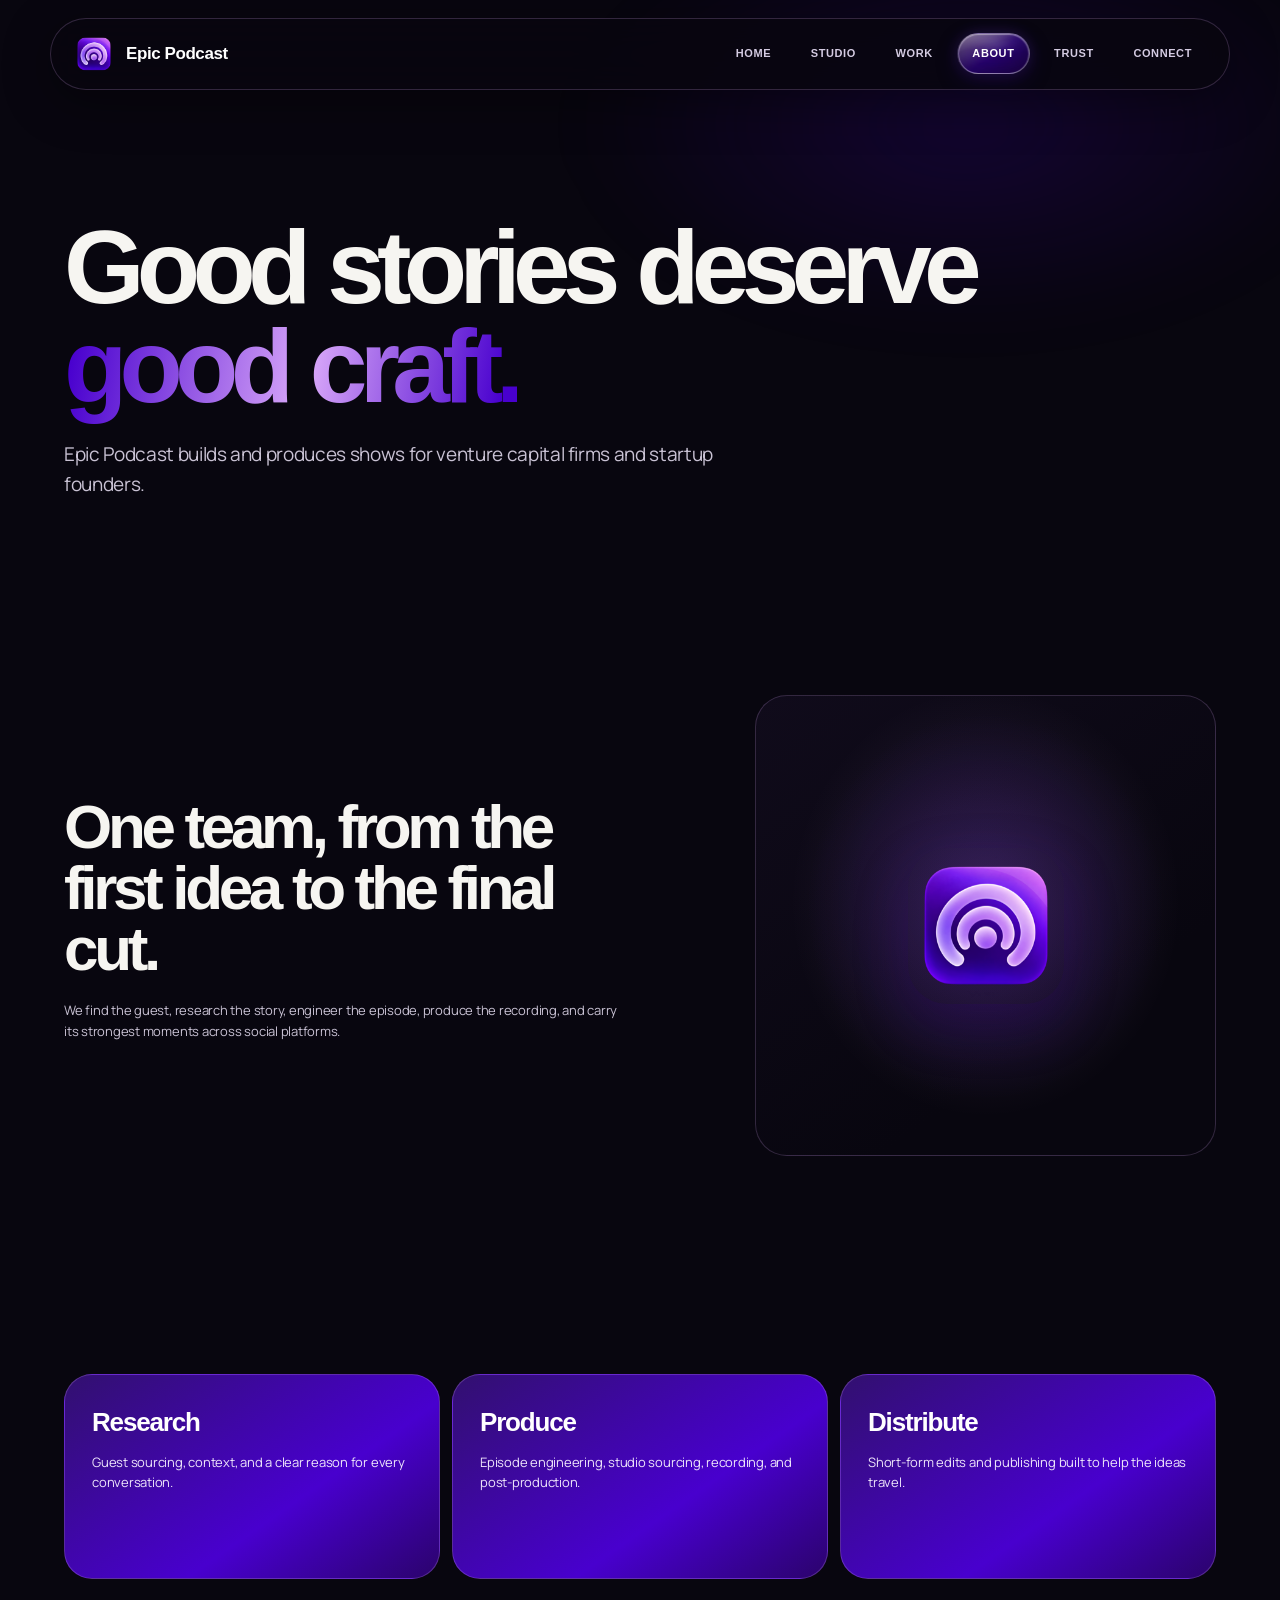
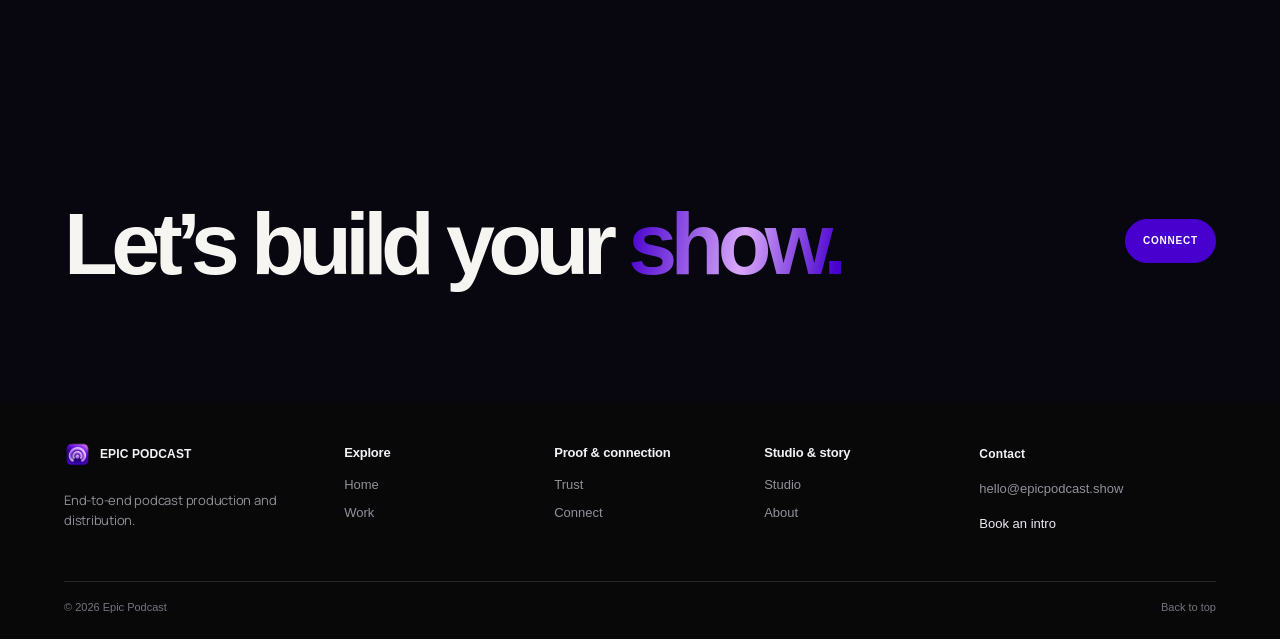
==== commit a1e746d6: "Improve swipe and nav motion physics" ====
--- a/about/index.html
+++ b/about/index.html
@@ -1,5 +1,5 @@
-<!doctype html><html lang="en"><head><meta charset="utf-8"><meta name="viewport" content="width=device-width, initial-scale=1"><meta name="theme-color" content="#08090e"><meta name="description" content="End-to-end podcast production and distribution for venture capital firms and startup founders."><link rel="canonical" href="https://epicpodcast.show/about/"><title>About Epic Podcast</title><link rel="preconnect" href="https://fonts.googleapis.com"><link rel="preconnect" href="https://fonts.gstatic.com" crossorigin><link href="https://fonts.googleapis.com/css2?family=Manrope:wght@400;500&display=swap" rel="stylesheet"><link rel="stylesheet" href="/assets/epic-podcast.css?v=epic-no-globe-20261005">  <link rel="icon" type="image/png" sizes="512x512" href="/assets/epic-podcast-favicon.png">
-  <link rel="apple-touch-icon" sizes="512x512" href="/assets/epic-podcast-favicon.png">
+<!doctype html><html lang="en"><head><meta charset="utf-8"><meta name="viewport" content="width=device-width, initial-scale=1"><meta name="theme-color" content="#08090e"><meta name="description" content="End-to-end podcast production and distribution for venture capital firms and startup founders."><link rel="canonical" href="https://epicpodcast.show/about/"><title>About Epic Podcast</title><link rel="preconnect" href="https://fonts.googleapis.com"><link rel="preconnect" href="https://fonts.gstatic.com" crossorigin><link href="https://fonts.googleapis.com/css2?family=Manrope:wght@400;500&display=swap" rel="stylesheet"><link rel="stylesheet" href="/assets/epic-podcast.css?v=epic-interaction-physics-20261027">  <link rel="icon" type="image/png" sizes="512x512" href="/assets/epic-podcast-favicon.png?v=epic-interaction-physics-20261027"><link rel="icon" type="image/x-icon" href="/favicon.ico?v=epic-interaction-physics-20261027">
+  <link rel="apple-touch-icon" sizes="512x512" href="/assets/epic-podcast-favicon.png?v=epic-interaction-physics-20261027">
 </head><body id="top">
 <header class="site-header"><a class="brand" href="/" aria-label="Epic Podcast home"><img class="brand-logo" src="/assets/epic-podcast-logo.png" alt=""><span class="brand-name">Epic Podcast</span></a><button class="menu-toggle" type="button" aria-expanded="false" aria-controls="site-nav" aria-label="Open menu"><span></span><span></span></button><nav class="site-nav" id="site-nav" aria-label="Main navigation"><a href="/">Home</a><a href="/process/">Studio</a><a href="/case-studies/">Work</a><a href="/about/" aria-current="page">About</a><a href="/trust/">Trust</a><a href="/connect/">Connect</a></nav></header>
 <main>
@@ -43,4 +43,4 @@
     </div>
   </div>
   <div class="footer-bottom"><span>© <span data-year>2026</span> Epic Podcast</span><a href="#top">Back to top</a></div>
-</footer><script src="/assets/site.js?v=epic-no-globe-20261005" defer></script></body></html>
+</footer><script src="/assets/site.js?v=epic-interaction-physics-20261027" defer></script></body></html>
--- a/assets/epic-podcast.css
+++ b/assets/epic-podcast.css
@@ -36,13 +36,11 @@
 .site-nav>a[aria-current="page"]{background:linear-gradient(145deg,rgba(217,168,249,.34),rgba(72,0,206,.4) 55%,rgba(43,3,108,.46));box-shadow:inset 0 1px 1px rgba(255,255,255,.32),0 5px 16px rgba(50,0,120,.36)}
 .has-js .site-nav>a[aria-current="page"]{background:transparent;box-shadow:none}
 .site-nav>a:hover,.site-nav>a[aria-current="page"],.site-nav>a.is-glass-target{color:#fff}
-.nav-glass{position:absolute;z-index:0;display:block;overflow:hidden;border:1px solid rgba(255,255,255,.42);border-radius:999px;background:linear-gradient(145deg,rgba(217,168,249,.42),rgba(72,0,206,.48) 52%,rgba(43,3,108,.54));backdrop-filter:blur(24px) saturate(185%);-webkit-backdrop-filter:blur(24px) saturate(185%);box-shadow:inset 0 1px 1px rgba(255,255,255,.4),inset 0 -5px 12px rgba(25,0,60,.32),0 7px 22px rgba(24,0,70,.46),0 0 16px rgba(130,80,255,.2);pointer-events:none;will-change:left,top,width,height,transform;transition:left .44s cubic-bezier(.2,1.4,.3,1),top .44s cubic-bezier(.2,1.4,.3,1),width .44s cubic-bezier(.2,1.4,.3,1),height .44s cubic-bezier(.2,1.4,.3,1),filter .22s,transform .22s}
-@keyframes liquid-wobble{0%{transform:scale(.92,.9)}28%{transform:scale(1.09,.93)}48%{transform:scale(.97,1.06)}68%{transform:scale(1.025,.985)}84%{transform:scale(.992,1.008)}100%{transform:scale(1,1)}}
-.nav-glass.is-springing{animation:liquid-wobble .38s cubic-bezier(.2,.8,.3,1)}
+.nav-glass{position:absolute;z-index:0;display:block;overflow:hidden;border:1px solid rgba(255,255,255,.42);border-radius:999px;background:linear-gradient(145deg,rgba(217,168,249,.42),rgba(72,0,206,.48) 52%,rgba(43,3,108,.54));backdrop-filter:blur(24px) saturate(185%);-webkit-backdrop-filter:blur(24px) saturate(185%);box-shadow:inset 0 1px 1px rgba(255,255,255,.4),inset 0 -5px 12px rgba(25,0,60,.32),0 7px 22px rgba(24,0,70,.46),0 0 16px rgba(130,80,255,.2);pointer-events:none;will-change:transform,width,height}
 .nav-glass::before{position:absolute;inset:0;content:"";border-radius:inherit;background:linear-gradient(165deg,rgba(255,255,255,.38),rgba(255,255,255,.06) 32%,transparent 62%);opacity:.82}
 .nav-glass::after{position:absolute;top:1px;left:13%;width:74%;height:42%;content:"";border-radius:999px;background:radial-gradient(ellipse,rgba(255,255,255,.23),transparent 70%);filter:blur(5px)}
 .site-nav.is-dragging>a{cursor:grabbing}
-.site-nav.is-dragging .nav-glass{filter:brightness(1.13) saturate(1.2);transform:scaleX(1.045) scaleY(.94)}
+.site-nav.is-dragging .nav-glass{filter:brightness(1.13) saturate(1.2)}
 .nav-cta,.button{display:inline-flex;align-items:center;justify-content:center;gap:0;min-height:44px;padding:0 17px;border:1px solid rgba(72,0,206,.8);border-radius:99px;color:var(--blue);font-size:10px;font-weight:680;letter-spacing:.08em;text-transform:uppercase;transition:color .2s,background .2s,border-color .2s,transform .2s}
 .nav-cta:hover,.button:hover{color:var(--bg);background:var(--accent);border-color:var(--accent);transform:translateY(-2px)}
 .nav-cta span,.button span{font-size:15px;line-height:1}
@@ -475,3 +473,19 @@
 .about-team-card{min-height:0!important;aspect-ratio:1!important;border-radius:32px!important;display:grid;place-items:center;overflow:hidden;background:radial-gradient(ellipse at 50% 46%,rgba(72,0,206,.24),transparent 55%),linear-gradient(145deg,#100b1b,#08060f 70%)!important}
 .about-team-card::after{display:none}
 .about-team-card img{position:relative;z-index:1;width:clamp(112px,34%,178px);height:auto;aspect-ratio:1;object-fit:contain;border-radius:25%;box-shadow:0 20px 55px rgba(51,0,126,.24)}
+
+/* A centered, edge-localized purple bloom; the masked gradient has no visible ring edge. */
+html,body{overscroll-behavior-x:none}
+.page-swipe-ring{--swipe-opacity:0;--swipe-scale:.92;--swipe-halo-alpha:.42;--swipe-halo-soft:.18;--swipe-arc-size:clamp(220px,26vh,300px);--swipe-arc-inset:84px;position:fixed;z-index:80;top:50%;width:var(--swipe-arc-size);height:var(--swipe-arc-size);display:grid;place-items:center;opacity:0;pointer-events:none;transition:opacity .14s ease-out,transform .22s cubic-bezier(.2,.8,.2,1);will-change:opacity,transform}
+.page-swipe-ring.from-right{right:0;transform:translate3d(calc(100% - var(--swipe-arc-inset)),-50%,0) scale(.92)}
+.page-swipe-ring.from-left{left:0;transform:translate3d(calc(-100% + var(--swipe-arc-inset)),-50%,0) scale(.92)}
+.page-swipe-ring::before,.page-swipe-ring span{display:none}
+.page-swipe-ring::after{position:absolute;inset:0;content:"";border-radius:50%;filter:blur(30px);opacity:1;background:conic-gradient(from 0deg,transparent 0deg 54deg,rgba(151,84,255,0) 64deg,rgba(151,84,255,var(--swipe-halo-soft)) 76deg,rgba(184,133,255,var(--swipe-halo-alpha)) 90deg,rgba(151,84,255,var(--swipe-halo-soft)) 104deg,rgba(151,84,255,0) 116deg,transparent 126deg 360deg);-webkit-mask:radial-gradient(farthest-side,transparent 61%,#000 74%,#000 82%,transparent 99%);mask:radial-gradient(farthest-side,transparent 61%,#000 74%,#000 82%,transparent 99%)}
+.page-swipe-ring.from-right::after{background:conic-gradient(from 0deg,transparent 0deg 234deg,rgba(151,84,255,0) 244deg,rgba(151,84,255,var(--swipe-halo-soft)) 256deg,rgba(184,133,255,var(--swipe-halo-alpha)) 270deg,rgba(151,84,255,var(--swipe-halo-soft)) 284deg,rgba(151,84,255,0) 296deg,transparent 306deg 360deg)}
+.page-swipe-ring.is-visible{opacity:var(--swipe-opacity)}
+.page-swipe-ring.from-right.is-visible{transform:translate3d(calc(100% - var(--swipe-arc-inset)),-50%,0) scale(var(--swipe-scale))}
+.page-swipe-ring.from-left.is-visible{transform:translate3d(calc(-100% + var(--swipe-arc-inset)),-50%,0) scale(var(--swipe-scale))}
+.page-swipe-ring.is-committing{animation:page-swipe-arc .4s cubic-bezier(.16,1,.3,1) forwards}
+@keyframes page-swipe-arc{0%{opacity:1}48%{opacity:.9}100%{opacity:0}}
+@media(max-width:740px){.page-swipe-ring{--swipe-arc-size:clamp(190px,30vh,260px);--swipe-arc-inset:68px}}
+@media(prefers-reduced-motion:reduce){.page-swipe-ring{transition:none}.page-swipe-ring.is-committing{animation-duration:.01ms}}
